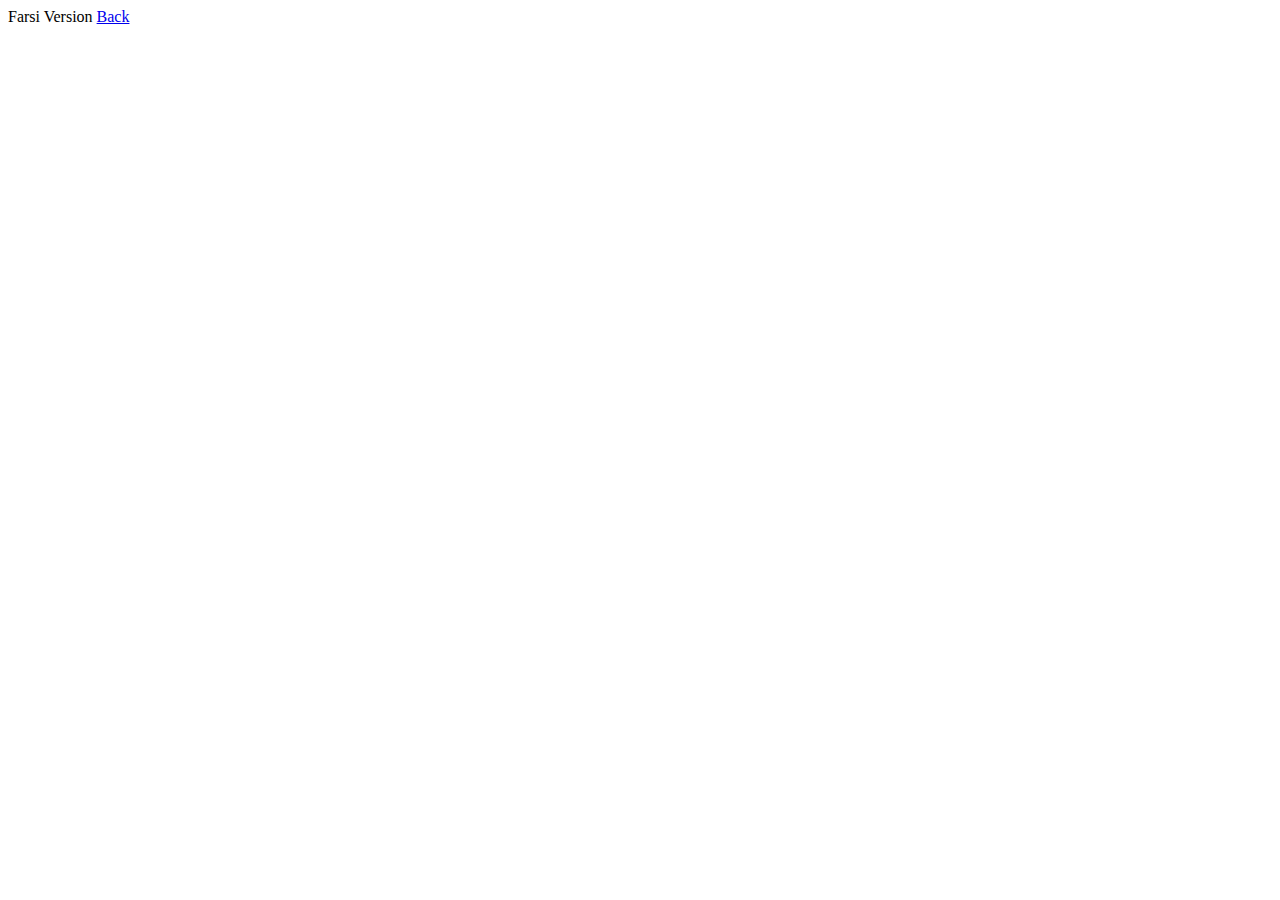
==== html/fa.html @ 94b561ba "build: add farsi version HTML file" ====
<!DOCTYPE html>
<html lang="en">
  <head>
    <meta charset="UTF-8" />
    <meta http-equiv="X-UA-Compatible" content="IE=edge" />
    <meta name="viewport" content="width=device-width, initial-scale=1.0" />
    <title>Zari Taghavi - FA</title>
    <link rel="shortcut icon" href="Favicon.ico" type="image/x-icon" />
  </head>
  <body>
    Farsi Version
    <a href="index.html">Back</a>
  </body>
</html>
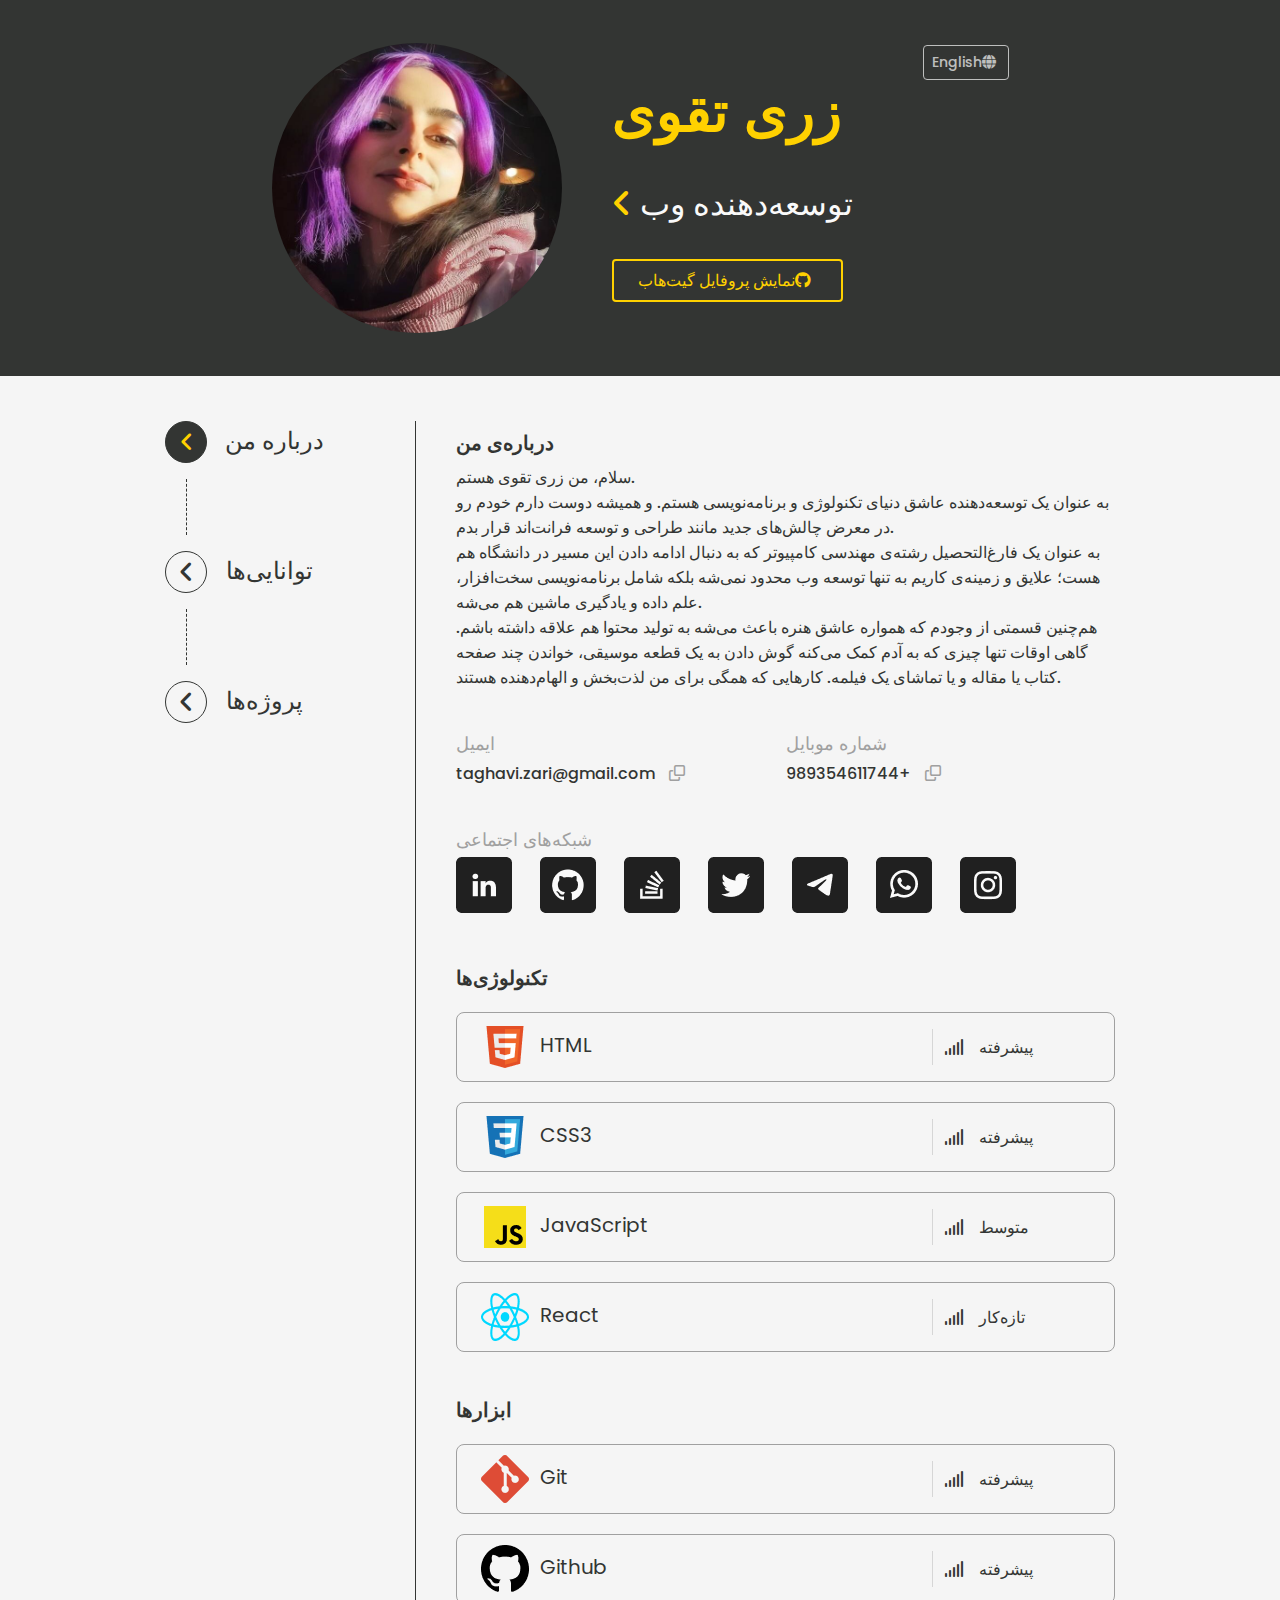
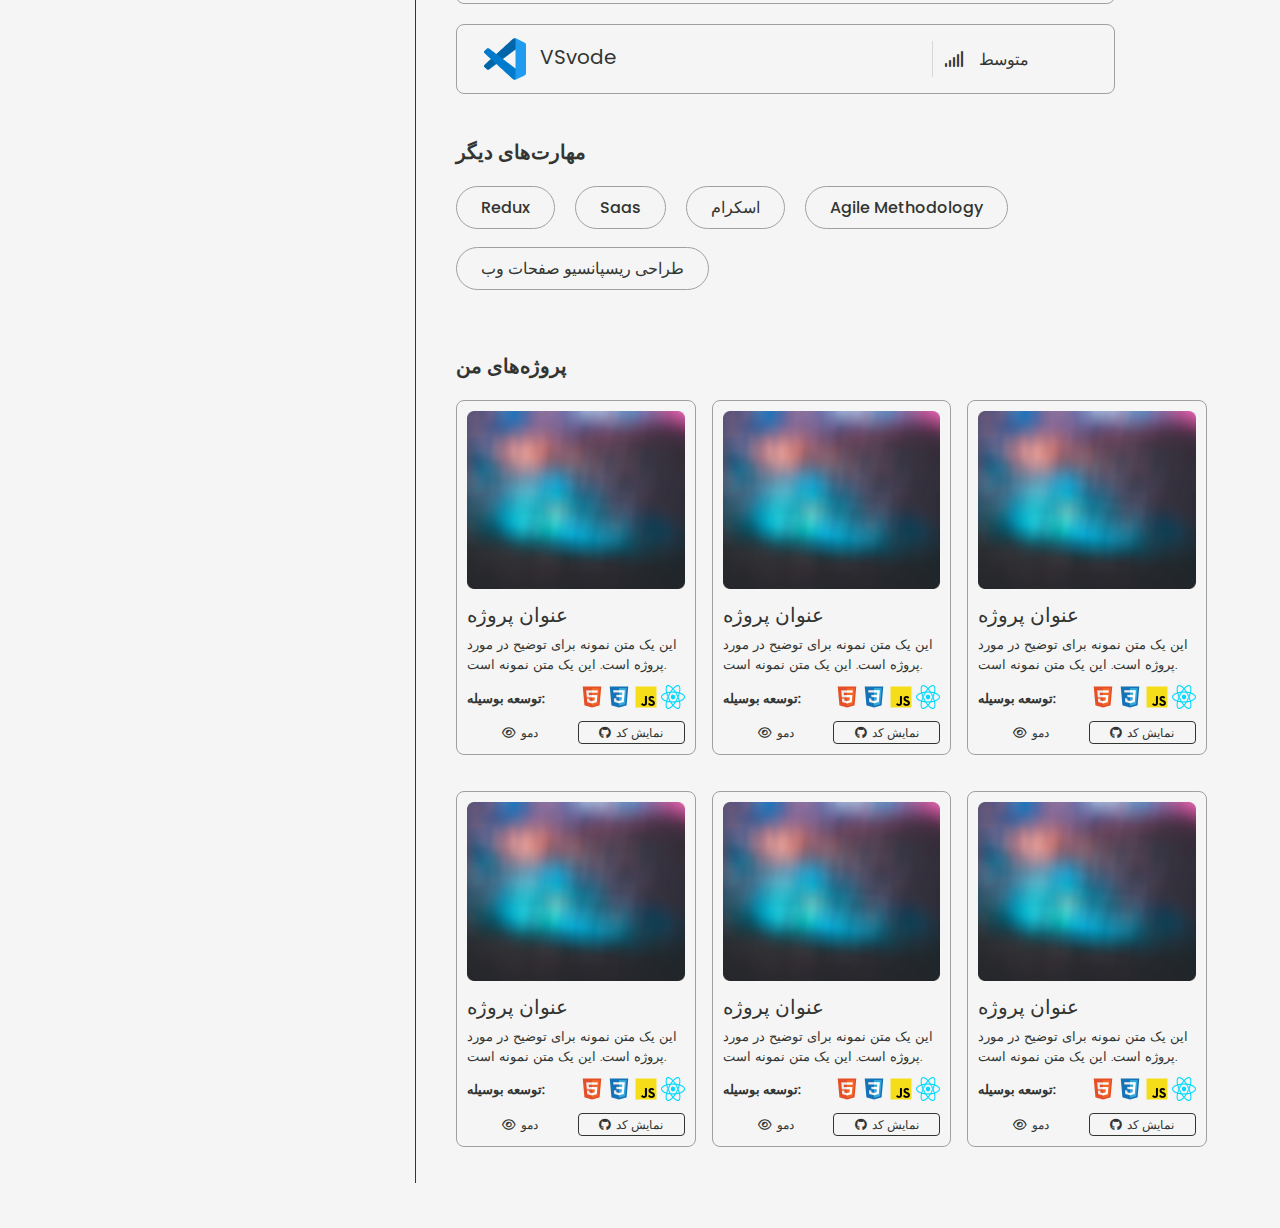
==== commit 0d855aab: "build: add the content of farsi version of all sections" ====
--- a/html/fa.html
+++ b/html/fa.html
@@ -6,9 +6,364 @@
     <meta name="viewport" content="width=device-width, initial-scale=1.0" />
     <title>Zari Taghavi - FA</title>
     <link rel="shortcut icon" href="Favicon.ico" type="image/x-icon" />
+    <link rel="stylesheet" href="assets/css/style.css" />
+    <link rel="stylesheet" href="assets/css/all.min.css" />
   </head>
   <body>
-    Farsi Version
-    <a href="index.html">Back</a>
+    <!-- HEADER -->
+    <header class="header">
+      <img
+        src="assets/ZT_Avatar.png"
+        alt="Zari Taghavi"
+        width="400"
+        height="400"
+      />
+      <div class="title">
+        <h1>زری تقوی</h1>
+        <h2 class="position">
+          <i class="fa-solid fa-angle-left"></i>
+          توسعه‌دهنده وب
+        </h2>
+        <a
+          class="button"
+          href="https://github.com/ZariTaghavi"
+          target="Zari's Github"
+          >نمایش پروفایل گیت‌هاب<i class="fa-brands fa-github"></i
+        ></a>
+      </div>
+      <a class="lang" href="index.html">
+        English<i class="fa-solid fa-globe"></i
+      ></a>
+    </header>
+    <div class="content">
+      <!-- Navigation Bar -->
+      <nav>
+        <ul>
+          <li class="active">
+            <span class="marker">
+              <i class="fa-solid fa-angle-left"></i>
+            </span>
+            درباره من
+          </li>
+          <li>
+            <span class="marker">
+              <i class="fa-solid fa-angle-left"></i>
+            </span>
+            توانایی‌ها
+          </li>
+          <li>
+            <span class="marker">
+              <i class="fa-solid fa-angle-left"></i>
+            </span>
+            پروژه‌ها
+          </li>
+        </ul>
+      </nav>
+      <div class="sections">
+        <!-- "About Me" Section -->
+        <section>
+          <h4>درباره‌ی من</h4>
+          <p>
+           سلام، من زری تقوی هستم.
+            <br />
+            به عنوان یک توسعه‌دهنده عاشق دنیای تکنولوژی و برنامه‌نویسی هستم. و همیشه دوست دارم خودم رو در معرض چالش‌های جدید مانند طراحی و توسعه فرانت‌اند قرار بدم.
+            <br />
+            به عنوان یک فارغ‌التحصیل رشته‌ی مهندسی کامپیوتر که به دنبال ادامه دادن این مسیر در دانشگاه هم هست؛ علایق و زمینه‌ی کاریم به تنها توسعه وب محدود نمی‌شه بلکه شامل برنامه‌نویسی سخت‌افزار، علم داده و یادگیری ماشین هم می‌شه.
+            <br />
+            هم‌چنین قسمتی از وجودم که همواره عاشق هنره باعث می‌شه به تولید محتوا هم علاقه داشته باشم. گاهی اوقات تنها چیزی که به آدم کمک می‌کنه گوش دادن به یک قطعه موسیقی، خواندن چند صفحه کتاب یا مقاله و یا تماشای یک فیلمه. کارهایی که همگی برای من لذت‌بخش و الهام‌دهنده هستند.
+          </p>
+          <div class="contact">
+            <div>
+              <h5>ایمیل</h5>
+              <p>
+                taghavi.zari@gmail.com
+                <i class="fa-regular fa-clone"></i>
+              </p>
+            </div>
+            <div>
+              <h5>شماره موبایل</h5>
+              <p>
+                989354611744+
+                <i class="fa-regular fa-clone"></i>
+              </p>
+            </div>
+          </div>
+          <h5>شبکه‌های اجتماعی</h5>
+          <ul class="socials">
+            <li>
+              <a href="https://www.linkedin.com/in/zaritaghavi/" target="_blank"
+                ><span class="linkedin"></span
+              ></a>
+            </li>
+            <li>
+              <a href="https://github.com/ZariTaghavi" target="_blank"
+                ><span class="github"></span
+              ></a>
+            </li>
+            <li>
+              <a
+                href="https://stackoverflow.com/users/19862467/zari-taghavi"
+                target="_blank"
+                ><span class="stackoverflow"></span
+              ></a>
+            </li>
+            <li>
+              <a href="#" target="_blank"><span class="twitter"></span></a>
+            </li>
+            <li>
+              <a href="https://t.me/Zari_Taghavi" target="_blank"
+                ><span class="telegram"></span
+              ></a>
+            </li>
+            <li>
+              <a href="https://wa.me/989354611744" target="_blank"
+                ><span class="whatsapp"></span
+              ></a>
+            </li>
+            <li>
+              <a href="https://www.instagram.com/zarintaghavi/" target="_blank"
+                ><span class="instagram"></span
+              ></a>
+            </li>
+          </ul>
+        </section>
+        <!-- "MY Skills" Section -->
+        <section class="my-skills">
+          <h4>تکنولوژی‌ها</h4>
+          <ul class="skills">
+            <li>
+              <span class="title">
+                <img src="assets/icons/html.png" alt="html" />
+                HTML
+              </span>
+              <span class="level">
+                <i class="fa-solid fa-signal"></i>
+                پیشرفته
+              </span>
+            </li>
+            <li>
+              <span class="title">
+                <img src="assets/icons/css.png" alt="css3" />
+                CSS3
+              </span>
+              <span class="level">
+                <i class="fa-solid fa-signal"></i>
+                پیشرفته
+              </span>
+            </li>
+            <li>
+              <span class="title">
+                <img src="assets/icons/js.png" alt="javascript" />
+                JavaScript
+              </span>
+              <span class="level">
+                <i class="fa-solid fa-signal"></i>
+                متوسط
+              </span>
+            </li>
+            <li>
+              <span class="title">
+                <img src="assets/icons/react.png" alt="react" />
+                React
+              </span>
+              <span class="level">
+                <i class="fa-solid fa-signal"></i>
+                تازه‌کار
+              </span>
+            </li>
+          </ul>
+          <h4>ابزارها</h4>
+          <ul class="skills">
+            <li>
+              <span class="title">
+                <img src="assets/icons/git.png" alt="git" />
+                Git
+              </span>
+              <span class="level">
+                <i class="fa-solid fa-signal"></i>
+                پیشرفته
+              </span>
+            </li>
+            <li>
+              <span class="title">
+                <img src="assets/icons/github.png" alt="github" />
+                Github
+              </span>
+              <span class="level">
+                <i class="fa-solid fa-signal"></i>
+                پیشرفته
+              </span>
+            </li>
+            <li>
+              <span class="title">
+                <img src="assets/icons/vscode.png" alt="vscode" />
+                VSvode
+              </span>
+              <span class="level">
+                <i class="fa-solid fa-signal"></i>
+                متوسط
+              </span>
+            </li>
+          </ul>
+          <h4>مهارت‌های دیگر</h4>
+          <ul class="other-skills">
+            <li>Redux</li>
+            <li>Saas</li>
+            <li>اسکرام</li>
+            <li>Agile Methodology</li>
+            <li>طراحی ریسپانسیو صفحات وب</li>
+          </ul>
+        </section>
+        <!-- "MY Projects" Section -->
+        <section class="my-projects">
+          <h4>پروژه‌های من</h4>
+          <div class="projects">
+            <div class="project">
+              <img src="assets/icons/placeholder.png" alt="Project1" />
+              <h6>عنوان پروژه</h6>
+              <p>
+                این یک متن نمونه برای توضیح در مورد پروژه است. این یک متن نمونه است.
+              </p>
+              <div class="tech-used">
+                توسعه بوسیله:
+                <ul>
+                  <li><img src="assets/icons/html.png" alt="html" /></li>
+                  <li><img src="assets/icons/css.png" alt="css3" /></li>
+                  <li><img src="assets/icons/js.png" alt="javascript" /></li>
+                  <li><img src="assets/icons/react.png" alt="react" /></li>
+                </ul>
+              </div>
+              <div class="project-links">
+                <a href="#" target="_blank"
+                  ><i class="fa-regular fa-eye"></i>دمو</a
+                >
+                <a href="#" target="_blank"
+                  ><i class="fa-brands fa-github"></i>نمایش کد</a
+                >
+              </div>
+            </div>
+            <div class="project">
+              <img src="assets/icons/placeholder.png" alt="Project1" />
+              <h6>عنوان پروژه</h6>
+              <p>
+                این یک متن نمونه برای توضیح در مورد پروژه است. این یک متن نمونه است.
+              </p>
+              <div class="tech-used">
+                توسعه بوسیله:
+                <ul>
+                  <li><img src="assets/icons/html.png" alt="html" /></li>
+                  <li><img src="assets/icons/css.png" alt="css3" /></li>
+                  <li><img src="assets/icons/js.png" alt="javascript" /></li>
+                  <li><img src="assets/icons/react.png" alt="react" /></li>
+                </ul>
+              </div>
+              <div class="project-links">
+                <a href="#" target="_blank"
+                  ><i class="fa-regular fa-eye"></i>دمو</a
+                >
+                <a href="#" target="_blank"
+                  ><i class="fa-brands fa-github"></i>نمایش کد</a
+                >
+              </div>
+            </div>
+            <div class="project">
+              <img src="assets/icons/placeholder.png" alt="Project1" />
+              <h6>عنوان پروژه</h6>
+              <p>
+                این یک متن نمونه برای توضیح در مورد پروژه است. این یک متن نمونه است.
+              </p>
+              <div class="tech-used">
+                توسعه بوسیله:
+                <ul>
+                  <li><img src="assets/icons/html.png" alt="html" /></li>
+                  <li><img src="assets/icons/css.png" alt="css3" /></li>
+                  <li><img src="assets/icons/js.png" alt="javascript" /></li>
+                  <li><img src="assets/icons/react.png" alt="react" /></li>
+                </ul>
+              </div>
+              <div class="project-links">
+                <a href="#" target="_blank"
+                  ><i class="fa-regular fa-eye"></i>دمو</a
+                >
+                <a href="#" target="_blank"
+                  ><i class="fa-brands fa-github"></i>نمایش کد</a
+                >
+              </div>
+            </div>
+            <div class="project">
+              <img src="assets/icons/placeholder.png" alt="Project1" />
+              <h6>عنوان پروژه</h6>
+              <p>
+                این یک متن نمونه برای توضیح در مورد پروژه است. این یک متن نمونه است.
+              </p>
+              <div class="tech-used">
+                توسعه بوسیله:
+                <ul>
+                  <li><img src="assets/icons/html.png" alt="html" /></li>
+                  <li><img src="assets/icons/css.png" alt="css3" /></li>
+                  <li><img src="assets/icons/js.png" alt="javascript" /></li>
+                  <li><img src="assets/icons/react.png" alt="react" /></li>
+                </ul>
+              </div>
+              <div class="project-links">
+                <a href="#" target="_blank"
+                  ><i class="fa-regular fa-eye"></i>دمو</a
+                >
+                <a href="#" target="_blank"
+                  ><i class="fa-brands fa-github"></i>نمایش کد</a
+                >
+              </div>
+            </div>
+            <div class="project">
+              <img src="assets/icons/placeholder.png" alt="Project1" />
+              <h6>عنوان پروژه</h6>
+              <p>
+                این یک متن نمونه برای توضیح در مورد پروژه است. این یک متن نمونه است.
+              </p>
+              <div class="tech-used">
+                توسعه بوسیله:
+                <ul>
+                  <li><img src="assets/icons/html.png" alt="html" /></li>
+                  <li><img src="assets/icons/css.png" alt="css3" /></li>
+                  <li><img src="assets/icons/js.png" alt="javascript" /></li>
+                  <li><img src="assets/icons/react.png" alt="react" /></li>
+                </ul>
+              </div>
+              <div class="project-links">
+                <a href="#" target="_blank"
+                  ><i class="fa-regular fa-eye"></i>دمو</a
+                >
+                <a href="#" target="_blank"
+                  ><i class="fa-brands fa-github"></i>نمایش کد</a
+                >
+              </div>
+            </div>
+            <div class="project">
+              <img src="assets/icons/placeholder.png" alt="Project1" />
+              <h6>عنوان پروژه</h6>
+              <p>
+                این یک متن نمونه برای توضیح در مورد پروژه است. این یک متن نمونه است.
+              </p>
+              <div class="tech-used">
+                توسعه بوسیله:
+                <ul>
+                  <li><img src="assets/icons/html.png" alt="html" /></li>
+                  <li><img src="assets/icons/css.png" alt="css3" /></li>
+                  <li><img src="assets/icons/js.png" alt="javascript" /></li>
+                  <li><img src="assets/icons/react.png" alt="react" /></li>
+                </ul>
+              </div>
+              <div class="project-links">
+                <a href="#" target="_blank"
+                  ><i class="fa-regular fa-eye"></i>دمو</a
+                >
+                <a href="#" target="_blank"
+                  ><i class="fa-brands fa-github"></i>نمایش کد</a
+                >
+              </div>
+            </div>
+          </div>
+        </section>
+      </div>
   </body>
 </html>
--- a/html/assets/css/style.css
+++ b/html/assets/css/style.css
@@ -0,0 +1,417 @@
+@font-face {
+  font-family: "Poppins";
+  src: url("/html/assets/fonts/Poppins-Light.woff") format("woff"),
+    url("/html/assets/fonts/Poppins-Light.ttf") format("ttf");
+  font-weight: 300;
+}
+@font-face {
+  font-family: "Poppins";
+  src: url("/html/assets/fonts/Poppins-Medium.woff") format("woff"),
+    url("/html/assets/fonts/Poppins-Medium.ttf") format("ttf");
+  font-weight: 400;
+}
+@font-face {
+  font-family: "Poppins";
+  src: url("/html/assets/fonts/Poppins-Regular.woff") format("woff"),
+    url("/html/assets/fonts/Poppins-Regular.ttf") format("ttf");
+  font-weight: 500;
+}
+
+* {
+  font-family: "Poppins", sans-serif;
+  box-sizing: border-box;
+  transition: all 200ms ease-in-out;
+}
+
+body {
+  color: #333533;
+  background-color: #f5f5f5;
+  margin: 0;
+}
+
+a {
+  text-decoration: none;
+}
+
+h2 {
+  font-weight: 400;
+}
+
+h4 {
+  font-size: 20px;
+  font-weight: 600;
+  line-height: 1;
+  margin: 12px 0;
+}
+
+h5 {
+  color: #a0a0a0;
+  font-size: 18px;
+  font-weight: 500;
+  line-height: 1;
+  margin: 0 0 8px;
+}
+
+p {
+  margin: 0;
+}
+
+ul {
+  list-style: none;
+  padding: 0;
+  margin: 0;
+}
+
+.header {
+  background-color: #333533;
+  height: 376px;
+  display: flex;
+  justify-content: center;
+  align-items: center;
+  padding: 45px 0;
+}
+
+.header .title {
+  margin: 0 70px 0 50px;
+}
+
+.header .title h1 {
+  color: #ffd100;
+  font-size: 56px;
+  margin: 0;
+  line-height: 1;
+}
+
+.header .position {
+  color: #fafafa;
+  font-size: 32px;
+  margin: 40px 0;
+}
+
+.header .position i {
+  color: #ffd100;
+}
+
+.button {
+  color: #ffd100;
+  border: 2px solid #ffd100;
+  border-radius: 4px;
+  padding: 8px 24px;
+}
+
+.button i {
+  color: #ffd100;
+  margin-right: 6px;
+}
+
+.button:hover,
+.button:hover i {
+  color: #333533;
+  background-color: #ffd100;
+}
+
+.lang {
+  color: #fafafa;
+  border: 1px solid #fafafa;
+  border-radius: 4px;
+  padding: 6px 8px;
+  font-size: 14px;
+  opacity: 0.7;
+  align-self: flex-start;
+}
+
+.lang i {
+  color: #fafafa;
+  margin-right: 4px;
+}
+
+.lang:hover,
+.lang:hover i {
+  opacity: 1;
+}
+
+.header img {
+  width: 290px;
+  height: 290px;
+  border-radius: 50%;
+}
+
+.content {
+  display: flex;
+  justify-content: center;
+  padding: 45px 0;
+}
+
+nav {
+  width: 250px;
+  font-size: 24px;
+  font-weight: 300;
+}
+
+nav ul li {
+  cursor: pointer;
+}
+
+nav li.active {
+  font-weight: 500;
+}
+
+nav ul li .marker {
+  display: inline-block;
+  width: 42px;
+  height: 42px;
+  line-height: 42px;
+  border: 1px solid #333533;
+  border-radius: 50%;
+  text-align: center;
+  vertical-align: middle;
+  margin-right: 12px;
+}
+
+nav ul li.active .marker,
+nav ul li:hover .marker {
+  background-color: #333533;
+  color: #ffd100;
+  font-size: 22px;
+}
+
+nav ul li:not(:last-child)::after {
+  content: "";
+  display: block;
+  height: 56px;
+  border-left: 1px dashed #333533;
+  margin: 16px 0 16px 21px;
+}
+
+.sections {
+  width: 700px;
+  border-left: 1px solid #333533;
+  padding-left: 40px;
+}
+
+.sections section:last-child {
+  width: 870px;
+}
+
+.contact {
+  display: flex;
+  margin: 45px 0 45px;
+}
+
+.contact div {
+  width: 50%;
+}
+
+.contact p i {
+  margin-left: 10px;
+  font-size: 16px;
+  color: #a0a0a0;
+  cursor: pointer;
+}
+
+.contact p i:hover {
+  color: #333533;
+}
+
+.socials li {
+  display: inline-block;
+  margin-right: 24px;
+}
+
+.socials li span {
+  display: inline-block;
+  width: 56px;
+  height: 56px;
+}
+
+.socials li span.linkedin {
+  background-image: url("/html/assets/icons/social/linkedin.png");
+}
+
+.socials li:hover span.linkedin {
+  background-image: url("/html/assets/icons/social/linkedin-hover.png");
+}
+
+.socials li span.github {
+  background-image: url("/html/assets/icons/social/github.png");
+}
+
+.socials li:hover span.github {
+  background-image: url("/html/assets/icons/social/github-hover.png");
+}
+
+.socials li span.stackoverflow {
+  background-image: url("/html/assets/icons/social/stackoverflow.png");
+}
+
+.socials li:hover span.stackoverflow {
+  background-image: url("/html/assets/icons/social/stackoverflow-hover.png");
+}
+
+.socials li span.twitter {
+  background-image: url("/html/assets/icons/social/twitter.png");
+}
+
+.socials li:hover span.twitter {
+  background-image: url("/html/assets/icons/social/twitter-hover.png");
+}
+
+.socials li span.telegram {
+  background-image: url("/html/assets/icons/social/telegram.png");
+}
+
+.socials li:hover span.telegram {
+  background-image: url("/html/assets/icons/social/telegram-hover.png");
+}
+
+.socials li span.whatsapp {
+  background-image: url("/html/assets/icons/social/whatsapp.png");
+}
+
+.socials li:hover span.whatsapp {
+  background-image: url("/html/assets/icons/social/whatsapp-hover.png");
+}
+
+.socials li span.instagram {
+  background-image: url("/html/assets/icons/social/instagram.png");
+}
+
+.socials li:hover span.instagram {
+  background-image: url("/html/assets/icons/social/instagram-hover.png");
+}
+
+.skills li {
+  display: flex;
+  justify-content: space-between;
+  align-items: center;
+  border: 1px solid #a0a0a0;
+  border-radius: 8px;
+  margin-bottom: 20px;
+  padding: 10px 24px;
+}
+
+.skills .title {
+  font-size: 20px;
+  font-weight: 500;
+}
+
+.skills .title img {
+  vertical-align: middle;
+  margin-right: 6px;
+}
+
+.skills .level {
+  font-weight: 300;
+  width: 26%;
+}
+
+.skills .level i {
+  padding: 10px 12px;
+  border-left: 1px solid #d6d6d6;
+}
+
+.other-skills li {
+  display: inline-block;
+  padding: 8px 24px;
+  border: 1px solid #a0a0a0;
+  border-radius: 24px;
+  margin: 0 16px 18px 0;
+}
+
+.my-skills h4,
+.my-projects h4 {
+  margin-top: 48px;
+  margin-bottom: 24px;
+}
+
+.project {
+  display: flex;
+  flex-direction: column;
+  border: 1px solid #a0a0a0;
+  border-radius: 8px;
+  padding: 10px;
+  width: 25%;
+  box-sizing: content-box;
+}
+
+.project h6 {
+  font-size: 20px;
+  line-height: 20px;
+  font-weight: 500;
+  margin: 16px 0 0;
+}
+
+.project p {
+  font-size: 13px;
+  line-height: 20px;
+  font-weight: 300;
+  margin: 10px 0;
+}
+
+.tech-used {
+  display: flex;
+  justify-content: space-between;
+  align-items: center;
+  font-size: 13px;
+  line-height: 13px;
+  font-weight: 600;
+  margin-bottom: 10px;
+}
+
+.tech-used ul li {
+  display: inline-block;
+}
+
+.tech-used ul li img {
+  width: 24px;
+}
+
+.project-links {
+  display: flex;
+  justify-content: space-evenly;
+  align-items: center;
+}
+
+.project-links a {
+  color: #333533;
+  font-size: 12px;
+  font-weight: 500;
+  line-height: 13px;
+  width: 50%;
+  padding: 4px 8px;
+  text-align: center;
+}
+
+.project-links a i {
+  margin-right: 5px;
+}
+
+.project-links a:first-child {
+  border: 1px solid transparent;
+  border-radius: 4px;
+  margin-right: 4px;
+}
+
+.project-links a:last-child,
+.project-links a:first-child:hover {
+  border: 1px solid #333533;
+  border-radius: 4px;
+}
+
+.project-links a:last-child:hover {
+  color: #f5f5f5;
+  background-color: #333533;
+}
+
+.projects {
+  display: flex;
+  flex-wrap: wrap;
+}
+
+.project {
+  margin-bottom: 36px;
+}
+
+.project:not(:last-child) {
+  margin-right: 16px;
+}
--- a/html/assets/css/all.min.css
+++ b/html/assets/css/all.min.css
@@ -0,0 +1,6 @@
+/*!
+ * Font Awesome Free 6.2.0 by @fontawesome - https://fontawesome.com
+ * License - https://fontawesome.com/license/free (Icons: CC BY 4.0, Fonts: SIL OFL 1.1, Code: MIT License)
+ * Copyright 2022 Fonticons, Inc.
+ */
+.fa{font-family:var(--fa-style-family,"Font Awesome 6 Free");font-weight:var(--fa-style,900)}.fa,.fa-brands,.fa-classic,.fa-regular,.fa-sharp,.fa-solid,.fab,.far,.fas{-moz-osx-font-smoothing:grayscale;-webkit-font-smoothing:antialiased;display:var(--fa-display,inline-block);font-style:normal;font-variant:normal;line-height:1;text-rendering:auto}.fa-classic,.fa-regular,.fa-solid,.far,.fas{font-family:"Font Awesome 6 Free"}.fa-brands,.fab{font-family:"Font Awesome 6 Brands"}.fa-1x{font-size:1em}.fa-2x{font-size:2em}.fa-3x{font-size:3em}.fa-4x{font-size:4em}.fa-5x{font-size:5em}.fa-6x{font-size:6em}.fa-7x{font-size:7em}.fa-8x{font-size:8em}.fa-9x{font-size:9em}.fa-10x{font-size:10em}.fa-2xs{font-size:.625em;line-height:.1em;vertical-align:.225em}.fa-xs{font-size:.75em;line-height:.08333em;vertical-align:.125em}.fa-sm{font-size:.875em;line-height:.07143em;vertical-align:.05357em}.fa-lg{font-size:1.25em;line-height:.05em;vertical-align:-.075em}.fa-xl{font-size:1.5em;line-height:.04167em;vertical-align:-.125em}.fa-2xl{font-size:2em;line-height:.03125em;vertical-align:-.1875em}.fa-fw{text-align:center;width:1.25em}.fa-ul{list-style-type:none;margin-left:var(--fa-li-margin,2.5em);padding-left:0}.fa-ul>li{position:relative}.fa-li{left:calc(var(--fa-li-width, 2em)*-1);position:absolute;text-align:center;width:var(--fa-li-width,2em);line-height:inherit}.fa-border{border-radius:var(--fa-border-radius,.1em);border:var(--fa-border-width,.08em) var(--fa-border-style,solid) var(--fa-border-color,#eee);padding:var(--fa-border-padding,.2em .25em .15em)}.fa-pull-left{float:left;margin-right:var(--fa-pull-margin,.3em)}.fa-pull-right{float:right;margin-left:var(--fa-pull-margin,.3em)}.fa-beat{-webkit-animation-name:fa-beat;animation-name:fa-beat;-webkit-animation-delay:var(--fa-animation-delay,0s);animation-delay:var(--fa-animation-delay,0s);-webkit-animation-direction:var(--fa-animation-direction,normal);animation-direction:var(--fa-animation-direction,normal);-webkit-animation-duration:var(--fa-animation-duration,1s);animation-duration:var(--fa-animation-duration,1s);-webkit-animation-iteration-count:var(--fa-animation-iteration-count,infinite);animation-iteration-count:var(--fa-animation-iteration-count,infinite);-webkit-animation-timing-function:var(--fa-animation-timing,ease-in-out);animation-timing-function:var(--fa-animation-timing,ease-in-out)}.fa-bounce{-webkit-animation-name:fa-bounce;animation-name:fa-bounce;-webkit-animation-delay:var(--fa-animation-delay,0s);animation-delay:var(--fa-animation-delay,0s);-webkit-animation-direction:var(--fa-animation-direction,normal);animation-direction:var(--fa-animation-direction,normal);-webkit-animation-duration:var(--fa-animation-duration,1s);animation-duration:var(--fa-animation-duration,1s);-webkit-animation-iteration-count:var(--fa-animation-iteration-count,infinite);animation-iteration-count:var(--fa-animation-iteration-count,infinite);-webkit-animation-timing-function:var(--fa-animation-timing,cubic-bezier(.28,.84,.42,1));animation-timing-function:var(--fa-animation-timing,cubic-bezier(.28,.84,.42,1))}.fa-fade{-webkit-animation-name:fa-fade;animation-name:fa-fade;-webkit-animation-iteration-count:var(--fa-animation-iteration-count,infinite);animation-iteration-count:var(--fa-animation-iteration-count,infinite);-webkit-animation-timing-function:var(--fa-animation-timing,cubic-bezier(.4,0,.6,1));animation-timing-function:var(--fa-animation-timing,cubic-bezier(.4,0,.6,1))}.fa-beat-fade,.fa-fade{-webkit-animation-delay:var(--fa-animation-delay,0s);animation-delay:var(--fa-animation-delay,0s);-webkit-animation-direction:var(--fa-animation-direction,normal);animation-direction:var(--fa-animation-direction,normal);-webkit-animation-duration:var(--fa-animation-duration,1s);animation-duration:var(--fa-animation-duration,1s)}.fa-beat-fade{-webkit-animation-name:fa-beat-fade;animation-name:fa-beat-fade;-webkit-animation-iteration-count:var(--fa-animation-iteration-count,infinite);animation-iteration-count:var(--fa-animation-iteration-count,infinite);-webkit-animation-timing-function:var(--fa-animation-timing,cubic-bezier(.4,0,.6,1));animation-timing-function:var(--fa-animation-timing,cubic-bezier(.4,0,.6,1))}.fa-flip{-webkit-animation-name:fa-flip;animation-name:fa-flip;-webkit-animation-delay:var(--fa-animation-delay,0s);animation-delay:var(--fa-animation-delay,0s);-webkit-animation-direction:var(--fa-animation-direction,normal);animation-direction:var(--fa-animation-direction,normal);-webkit-animation-duration:var(--fa-animation-duration,1s);animation-duration:var(--fa-animation-duration,1s);-webkit-animation-iteration-count:var(--fa-animation-iteration-count,infinite);animation-iteration-count:var(--fa-animation-iteration-count,infinite);-webkit-animation-timing-function:var(--fa-animation-timing,ease-in-out);animation-timing-function:var(--fa-animation-timing,ease-in-out)}.fa-shake{-webkit-animation-name:fa-shake;animation-name:fa-shake;-webkit-animation-duration:var(--fa-animation-duration,1s);animation-duration:var(--fa-animation-duration,1s);-webkit-animation-iteration-count:var(--fa-animation-iteration-count,infinite);animation-iteration-count:var(--fa-animation-iteration-count,infinite);-webkit-animation-timing-function:var(--fa-animation-timing,linear);animation-timing-function:var(--fa-animation-timing,linear)}.fa-shake,.fa-spin{-webkit-animation-delay:var(--fa-animation-delay,0s);animation-delay:var(--fa-animation-delay,0s);-webkit-animation-direction:var(--fa-animation-direction,normal);animation-direction:var(--fa-animation-direction,normal)}.fa-spin{-webkit-animation-name:fa-spin;animation-name:fa-spin;-webkit-animation-duration:var(--fa-animation-duration,2s);animation-duration:var(--fa-animation-duration,2s);-webkit-animation-iteration-count:var(--fa-animation-iteration-count,infinite);animation-iteration-count:var(--fa-animation-iteration-count,infinite);-webkit-animation-timing-function:var(--fa-animation-timing,linear);animation-timing-function:var(--fa-animation-timing,linear)}.fa-spin-reverse{--fa-animation-direction:reverse}.fa-pulse,.fa-spin-pulse{-webkit-animation-name:fa-spin;animation-name:fa-spin;-webkit-animation-direction:var(--fa-animation-direction,normal);animation-direction:var(--fa-animation-direction,normal);-webkit-animation-duration:var(--fa-animation-duration,1s);animation-duration:var(--fa-animation-duration,1s);-webkit-animation-iteration-count:var(--fa-animation-iteration-count,infinite);animation-iteration-count:var(--fa-animation-iteration-count,infinite);-webkit-animation-timing-function:var(--fa-animation-timing,steps(8));animation-timing-function:var(--fa-animation-timing,steps(8))}@media (prefers-reduced-motion:reduce){.fa-beat,.fa-beat-fade,.fa-bounce,.fa-fade,.fa-flip,.fa-pulse,.fa-shake,.fa-spin,.fa-spin-pulse{-webkit-animation-delay:-1ms;animation-delay:-1ms;-webkit-animation-duration:1ms;animation-duration:1ms;-webkit-animation-iteration-count:1;animation-iteration-count:1;transition-delay:0s;transition-duration:0s}}@-webkit-keyframes fa-beat{0%,90%{-webkit-transform:scale(1);transform:scale(1)}45%{-webkit-transform:scale(var(--fa-beat-scale,1.25));transform:scale(var(--fa-beat-scale,1.25))}}@keyframes fa-beat{0%,90%{-webkit-transform:scale(1);transform:scale(1)}45%{-webkit-transform:scale(var(--fa-beat-scale,1.25));transform:scale(var(--fa-beat-scale,1.25))}}@-webkit-keyframes fa-bounce{0%{-webkit-transform:scale(1) translateY(0);transform:scale(1) translateY(0)}10%{-webkit-transform:scale(var(--fa-bounce-start-scale-x,1.1),var(--fa-bounce-start-scale-y,.9)) translateY(0);transform:scale(var(--fa-bounce-start-scale-x,1.1),var(--fa-bounce-start-scale-y,.9)) translateY(0)}30%{-webkit-transform:scale(var(--fa-bounce-jump-scale-x,.9),var(--fa-bounce-jump-scale-y,1.1)) translateY(var(--fa-bounce-height,-.5em));transform:scale(var(--fa-bounce-jump-scale-x,.9),var(--fa-bounce-jump-scale-y,1.1)) translateY(var(--fa-bounce-height,-.5em))}50%{-webkit-transform:scale(var(--fa-bounce-land-scale-x,1.05),var(--fa-bounce-land-scale-y,.95)) translateY(0);transform:scale(var(--fa-bounce-land-scale-x,1.05),var(--fa-bounce-land-scale-y,.95)) translateY(0)}57%{-webkit-transform:scale(1) translateY(var(--fa-bounce-rebound,-.125em));transform:scale(1) translateY(var(--fa-bounce-rebound,-.125em))}64%{-webkit-transform:scale(1) translateY(0);transform:scale(1) translateY(0)}to{-webkit-transform:scale(1) translateY(0);transform:scale(1) translateY(0)}}@keyframes fa-bounce{0%{-webkit-transform:scale(1) translateY(0);transform:scale(1) translateY(0)}10%{-webkit-transform:scale(var(--fa-bounce-start-scale-x,1.1),var(--fa-bounce-start-scale-y,.9)) translateY(0);transform:scale(var(--fa-bounce-start-scale-x,1.1),var(--fa-bounce-start-scale-y,.9)) translateY(0)}30%{-webkit-transform:scale(var(--fa-bounce-jump-scale-x,.9),var(--fa-bounce-jump-scale-y,1.1)) translateY(var(--fa-bounce-height,-.5em));transform:scale(var(--fa-bounce-jump-scale-x,.9),var(--fa-bounce-jump-scale-y,1.1)) translateY(var(--fa-bounce-height,-.5em))}50%{-webkit-transform:scale(var(--fa-bounce-land-scale-x,1.05),var(--fa-bounce-land-scale-y,.95)) translateY(0);transform:scale(var(--fa-bounce-land-scale-x,1.05),var(--fa-bounce-land-scale-y,.95)) translateY(0)}57%{-webkit-transform:scale(1) translateY(var(--fa-bounce-rebound,-.125em));transform:scale(1) translateY(var(--fa-bounce-rebound,-.125em))}64%{-webkit-transform:scale(1) translateY(0);transform:scale(1) translateY(0)}to{-webkit-transform:scale(1) translateY(0);transform:scale(1) translateY(0)}}@-webkit-keyframes fa-fade{50%{opacity:var(--fa-fade-opacity,.4)}}@keyframes fa-fade{50%{opacity:var(--fa-fade-opacity,.4)}}@-webkit-keyframes fa-beat-fade{0%,to{opacity:var(--fa-beat-fade-opacity,.4);-webkit-transform:scale(1);transform:scale(1)}50%{opacity:1;-webkit-transform:scale(var(--fa-beat-fade-scale,1.125));transform:scale(var(--fa-beat-fade-scale,1.125))}}@keyframes fa-beat-fade{0%,to{opacity:var(--fa-beat-fade-opacity,.4);-webkit-transform:scale(1);transform:scale(1)}50%{opacity:1;-webkit-transform:scale(var(--fa-beat-fade-scale,1.125));transform:scale(var(--fa-beat-fade-scale,1.125))}}@-webkit-keyframes fa-flip{50%{-webkit-transform:rotate3d(var(--fa-flip-x,0),var(--fa-flip-y,1),var(--fa-flip-z,0),var(--fa-flip-angle,-180deg));transform:rotate3d(var(--fa-flip-x,0),var(--fa-flip-y,1),var(--fa-flip-z,0),var(--fa-flip-angle,-180deg))}}@keyframes fa-flip{50%{-webkit-transform:rotate3d(var(--fa-flip-x,0),var(--fa-flip-y,1),var(--fa-flip-z,0),var(--fa-flip-angle,-180deg));transform:rotate3d(var(--fa-flip-x,0),var(--fa-flip-y,1),var(--fa-flip-z,0),var(--fa-flip-angle,-180deg))}}@-webkit-keyframes fa-shake{0%{-webkit-transform:rotate(-15deg);transform:rotate(-15deg)}4%{-webkit-transform:rotate(15deg);transform:rotate(15deg)}8%,24%{-webkit-transform:rotate(-18deg);transform:rotate(-18deg)}12%,28%{-webkit-transform:rotate(18deg);transform:rotate(18deg)}16%{-webkit-transform:rotate(-22deg);transform:rotate(-22deg)}20%{-webkit-transform:rotate(22deg);transform:rotate(22deg)}32%{-webkit-transform:rotate(-12deg);transform:rotate(-12deg)}36%{-webkit-transform:rotate(12deg);transform:rotate(12deg)}40%,to{-webkit-transform:rotate(0deg);transform:rotate(0deg)}}@keyframes fa-shake{0%{-webkit-transform:rotate(-15deg);transform:rotate(-15deg)}4%{-webkit-transform:rotate(15deg);transform:rotate(15deg)}8%,24%{-webkit-transform:rotate(-18deg);transform:rotate(-18deg)}12%,28%{-webkit-transform:rotate(18deg);transform:rotate(18deg)}16%{-webkit-transform:rotate(-22deg);transform:rotate(-22deg)}20%{-webkit-transform:rotate(22deg);transform:rotate(22deg)}32%{-webkit-transform:rotate(-12deg);transform:rotate(-12deg)}36%{-webkit-transform:rotate(12deg);transform:rotate(12deg)}40%,to{-webkit-transform:rotate(0deg);transform:rotate(0deg)}}@-webkit-keyframes fa-spin{0%{-webkit-transform:rotate(0deg);transform:rotate(0deg)}to{-webkit-transform:rotate(1turn);transform:rotate(1turn)}}@keyframes fa-spin{0%{-webkit-transform:rotate(0deg);transform:rotate(0deg)}to{-webkit-transform:rotate(1turn);transform:rotate(1turn)}}.fa-rotate-90{-webkit-transform:rotate(90deg);transform:rotate(90deg)}.fa-rotate-180{-webkit-transform:rotate(180deg);transform:rotate(180deg)}.fa-rotate-270{-webkit-transform:rotate(270deg);transform:rotate(270deg)}.fa-flip-horizontal{-webkit-transform:scaleX(-1);transform:scaleX(-1)}.fa-flip-vertical{-webkit-transform:scaleY(-1);transform:scaleY(-1)}.fa-flip-both,.fa-flip-horizontal.fa-flip-vertical{-webkit-transform:scale(-1);transform:scale(-1)}.fa-rotate-by{-webkit-transform:rotate(var(--fa-rotate-angle,none));transform:rotate(var(--fa-rotate-angle,none))}.fa-stack{display:inline-block;height:2em;line-height:2em;position:relative;vertical-align:middle;width:2.5em}.fa-stack-1x,.fa-stack-2x{left:0;position:absolute;text-align:center;width:100%;z-index:var(--fa-stack-z-index,auto)}.fa-stack-1x{line-height:inherit}.fa-stack-2x{font-size:2em}.fa-inverse{color:var(--fa-inverse,#fff)}.fa-0:before{content:"\30"}.fa-1:before{content:"\31"}.fa-2:before{content:"\32"}.fa-3:before{content:"\33"}.fa-4:before{content:"\34"}.fa-5:before{content:"\35"}.fa-6:before{content:"\36"}.fa-7:before{content:"\37"}.fa-8:before{content:"\38"}.fa-9:before{content:"\39"}.fa-fill-drip:before{content:"\f576"}.fa-arrows-to-circle:before{content:"\e4bd"}.fa-chevron-circle-right:before,.fa-circle-chevron-right:before{content:"\f138"}.fa-at:before{content:"\40"}.fa-trash-alt:before,.fa-trash-can:before{content:"\f2ed"}.fa-text-height:before{content:"\f034"}.fa-user-times:before,.fa-user-xmark:before{content:"\f235"}.fa-stethoscope:before{content:"\f0f1"}.fa-comment-alt:before,.fa-message:before{content:"\f27a"}.fa-info:before{content:"\f129"}.fa-compress-alt:before,.fa-down-left-and-up-right-to-center:before{content:"\f422"}.fa-explosion:before{content:"\e4e9"}.fa-file-alt:before,.fa-file-lines:before,.fa-file-text:before{content:"\f15c"}.fa-wave-square:before{content:"\f83e"}.fa-ring:before{content:"\f70b"}.fa-building-un:before{content:"\e4d9"}.fa-dice-three:before{content:"\f527"}.fa-calendar-alt:before,.fa-calendar-days:before{content:"\f073"}.fa-anchor-circle-check:before{content:"\e4aa"}.fa-building-circle-arrow-right:before{content:"\e4d1"}.fa-volleyball-ball:before,.fa-volleyball:before{content:"\f45f"}.fa-arrows-up-to-line:before{content:"\e4c2"}.fa-sort-desc:before,.fa-sort-down:before{content:"\f0dd"}.fa-circle-minus:before,.fa-minus-circle:before{content:"\f056"}.fa-door-open:before{content:"\f52b"}.fa-right-from-bracket:before,.fa-sign-out-alt:before{content:"\f2f5"}.fa-atom:before{content:"\f5d2"}.fa-soap:before{content:"\e06e"}.fa-heart-music-camera-bolt:before,.fa-icons:before{content:"\f86d"}.fa-microphone-alt-slash:before,.fa-microphone-lines-slash:before{content:"\f539"}.fa-bridge-circle-check:before{content:"\e4c9"}.fa-pump-medical:before{content:"\e06a"}.fa-fingerprint:before{content:"\f577"}.fa-hand-point-right:before{content:"\f0a4"}.fa-magnifying-glass-location:before,.fa-search-location:before{content:"\f689"}.fa-forward-step:before,.fa-step-forward:before{content:"\f051"}.fa-face-smile-beam:before,.fa-smile-beam:before{content:"\f5b8"}.fa-flag-checkered:before{content:"\f11e"}.fa-football-ball:before,.fa-football:before{content:"\f44e"}.fa-school-circle-exclamation:before{content:"\e56c"}.fa-crop:before{content:"\f125"}.fa-angle-double-down:before,.fa-angles-down:before{content:"\f103"}.fa-users-rectangle:before{content:"\e594"}.fa-people-roof:before{content:"\e537"}.fa-people-line:before{content:"\e534"}.fa-beer-mug-empty:before,.fa-beer:before{content:"\f0fc"}.fa-diagram-predecessor:before{content:"\e477"}.fa-arrow-up-long:before,.fa-long-arrow-up:before{content:"\f176"}.fa-burn:before,.fa-fire-flame-simple:before{content:"\f46a"}.fa-male:before,.fa-person:before{content:"\f183"}.fa-laptop:before{content:"\f109"}.fa-file-csv:before{content:"\f6dd"}.fa-menorah:before{content:"\f676"}.fa-truck-plane:before{content:"\e58f"}.fa-record-vinyl:before{content:"\f8d9"}.fa-face-grin-stars:before,.fa-grin-stars:before{content:"\f587"}.fa-bong:before{content:"\f55c"}.fa-pastafarianism:before,.fa-spaghetti-monster-flying:before{content:"\f67b"}.fa-arrow-down-up-across-line:before{content:"\e4af"}.fa-spoon:before,.fa-utensil-spoon:before{content:"\f2e5"}.fa-jar-wheat:before{content:"\e517"}.fa-envelopes-bulk:before,.fa-mail-bulk:before{content:"\f674"}.fa-file-circle-exclamation:before{content:"\e4eb"}.fa-circle-h:before,.fa-hospital-symbol:before{content:"\f47e"}.fa-pager:before{content:"\f815"}.fa-address-book:before,.fa-contact-book:before{content:"\f2b9"}.fa-strikethrough:before{content:"\f0cc"}.fa-k:before{content:"\4b"}.fa-landmark-flag:before{content:"\e51c"}.fa-pencil-alt:before,.fa-pencil:before{content:"\f303"}.fa-backward:before{content:"\f04a"}.fa-caret-right:before{content:"\f0da"}.fa-comments:before{content:"\f086"}.fa-file-clipboard:before,.fa-paste:before{content:"\f0ea"}.fa-code-pull-request:before{content:"\e13c"}.fa-clipboard-list:before{content:"\f46d"}.fa-truck-loading:before,.fa-truck-ramp-box:before{content:"\f4de"}.fa-user-check:before{content:"\f4fc"}.fa-vial-virus:before{content:"\e597"}.fa-sheet-plastic:before{content:"\e571"}.fa-blog:before{content:"\f781"}.fa-user-ninja:before{content:"\f504"}.fa-person-arrow-up-from-line:before{content:"\e539"}.fa-scroll-torah:before,.fa-torah:before{content:"\f6a0"}.fa-broom-ball:before,.fa-quidditch-broom-ball:before,.fa-quidditch:before{content:"\f458"}.fa-toggle-off:before{content:"\f204"}.fa-archive:before,.fa-box-archive:before{content:"\f187"}.fa-person-drowning:before{content:"\e545"}.fa-arrow-down-9-1:before,.fa-sort-numeric-desc:before,.fa-sort-numeric-down-alt:before{content:"\f886"}.fa-face-grin-tongue-squint:before,.fa-grin-tongue-squint:before{content:"\f58a"}.fa-spray-can:before{content:"\f5bd"}.fa-truck-monster:before{content:"\f63b"}.fa-w:before{content:"\57"}.fa-earth-africa:before,.fa-globe-africa:before{content:"\f57c"}.fa-rainbow:before{content:"\f75b"}.fa-circle-notch:before{content:"\f1ce"}.fa-tablet-alt:before,.fa-tablet-screen-button:before{content:"\f3fa"}.fa-paw:before{content:"\f1b0"}.fa-cloud:before{content:"\f0c2"}.fa-trowel-bricks:before{content:"\e58a"}.fa-face-flushed:before,.fa-flushed:before{content:"\f579"}.fa-hospital-user:before{content:"\f80d"}.fa-tent-arrow-left-right:before{content:"\e57f"}.fa-gavel:before,.fa-legal:before{content:"\f0e3"}.fa-binoculars:before{content:"\f1e5"}.fa-microphone-slash:before{content:"\f131"}.fa-box-tissue:before{content:"\e05b"}.fa-motorcycle:before{content:"\f21c"}.fa-bell-concierge:before,.fa-concierge-bell:before{content:"\f562"}.fa-pen-ruler:before,.fa-pencil-ruler:before{content:"\f5ae"}.fa-people-arrows-left-right:before,.fa-people-arrows:before{content:"\e068"}.fa-mars-and-venus-burst:before{content:"\e523"}.fa-caret-square-right:before,.fa-square-caret-right:before{content:"\f152"}.fa-cut:before,.fa-scissors:before{content:"\f0c4"}.fa-sun-plant-wilt:before{content:"\e57a"}.fa-toilets-portable:before{content:"\e584"}.fa-hockey-puck:before{content:"\f453"}.fa-table:before{content:"\f0ce"}.fa-magnifying-glass-arrow-right:before{content:"\e521"}.fa-digital-tachograph:before,.fa-tachograph-digital:before{content:"\f566"}.fa-users-slash:before{content:"\e073"}.fa-clover:before{content:"\e139"}.fa-mail-reply:before,.fa-reply:before{content:"\f3e5"}.fa-star-and-crescent:before{content:"\f699"}.fa-house-fire:before{content:"\e50c"}.fa-minus-square:before,.fa-square-minus:before{content:"\f146"}.fa-helicopter:before{content:"\f533"}.fa-compass:before{content:"\f14e"}.fa-caret-square-down:before,.fa-square-caret-down:before{content:"\f150"}.fa-file-circle-question:before{content:"\e4ef"}.fa-laptop-code:before{content:"\f5fc"}.fa-swatchbook:before{content:"\f5c3"}.fa-prescription-bottle:before{content:"\f485"}.fa-bars:before,.fa-navicon:before{content:"\f0c9"}.fa-people-group:before{content:"\e533"}.fa-hourglass-3:before,.fa-hourglass-end:before{content:"\f253"}.fa-heart-broken:before,.fa-heart-crack:before{content:"\f7a9"}.fa-external-link-square-alt:before,.fa-square-up-right:before{content:"\f360"}.fa-face-kiss-beam:before,.fa-kiss-beam:before{content:"\f597"}.fa-film:before{content:"\f008"}.fa-ruler-horizontal:before{content:"\f547"}.fa-people-robbery:before{content:"\e536"}.fa-lightbulb:before{content:"\f0eb"}.fa-caret-left:before{content:"\f0d9"}.fa-circle-exclamation:before,.fa-exclamation-circle:before{content:"\f06a"}.fa-school-circle-xmark:before{content:"\e56d"}.fa-arrow-right-from-bracket:before,.fa-sign-out:before{content:"\f08b"}.fa-chevron-circle-down:before,.fa-circle-chevron-down:before{content:"\f13a"}.fa-unlock-alt:before,.fa-unlock-keyhole:before{content:"\f13e"}.fa-cloud-showers-heavy:before{content:"\f740"}.fa-headphones-alt:before,.fa-headphones-simple:before{content:"\f58f"}.fa-sitemap:before{content:"\f0e8"}.fa-circle-dollar-to-slot:before,.fa-donate:before{content:"\f4b9"}.fa-memory:before{content:"\f538"}.fa-road-spikes:before{content:"\e568"}.fa-fire-burner:before{content:"\e4f1"}.fa-flag:before{content:"\f024"}.fa-hanukiah:before{content:"\f6e6"}.fa-feather:before{content:"\f52d"}.fa-volume-down:before,.fa-volume-low:before{content:"\f027"}.fa-comment-slash:before{content:"\f4b3"}.fa-cloud-sun-rain:before{content:"\f743"}.fa-compress:before{content:"\f066"}.fa-wheat-alt:before,.fa-wheat-awn:before{content:"\e2cd"}.fa-ankh:before{content:"\f644"}.fa-hands-holding-child:before{content:"\e4fa"}.fa-asterisk:before{content:"\2a"}.fa-check-square:before,.fa-square-check:before{content:"\f14a"}.fa-peseta-sign:before{content:"\e221"}.fa-header:before,.fa-heading:before{content:"\f1dc"}.fa-ghost:before{content:"\f6e2"}.fa-list-squares:before,.fa-list:before{content:"\f03a"}.fa-phone-square-alt:before,.fa-square-phone-flip:before{content:"\f87b"}.fa-cart-plus:before{content:"\f217"}.fa-gamepad:before{content:"\f11b"}.fa-circle-dot:before,.fa-dot-circle:before{content:"\f192"}.fa-dizzy:before,.fa-face-dizzy:before{content:"\f567"}.fa-egg:before{content:"\f7fb"}.fa-house-medical-circle-xmark:before{content:"\e513"}.fa-campground:before{content:"\f6bb"}.fa-folder-plus:before{content:"\f65e"}.fa-futbol-ball:before,.fa-futbol:before,.fa-soccer-ball:before{content:"\f1e3"}.fa-paint-brush:before,.fa-paintbrush:before{content:"\f1fc"}.fa-lock:before{content:"\f023"}.fa-gas-pump:before{content:"\f52f"}.fa-hot-tub-person:before,.fa-hot-tub:before{content:"\f593"}.fa-map-location:before,.fa-map-marked:before{content:"\f59f"}.fa-house-flood-water:before{content:"\e50e"}.fa-tree:before{content:"\f1bb"}.fa-bridge-lock:before{content:"\e4cc"}.fa-sack-dollar:before{content:"\f81d"}.fa-edit:before,.fa-pen-to-square:before{content:"\f044"}.fa-car-side:before{content:"\f5e4"}.fa-share-alt:before,.fa-share-nodes:before{content:"\f1e0"}.fa-heart-circle-minus:before{content:"\e4ff"}.fa-hourglass-2:before,.fa-hourglass-half:before{content:"\f252"}.fa-microscope:before{content:"\f610"}.fa-sink:before{content:"\e06d"}.fa-bag-shopping:before,.fa-shopping-bag:before{content:"\f290"}.fa-arrow-down-z-a:before,.fa-sort-alpha-desc:before,.fa-sort-alpha-down-alt:before{content:"\f881"}.fa-mitten:before{content:"\f7b5"}.fa-person-rays:before{content:"\e54d"}.fa-users:before{content:"\f0c0"}.fa-eye-slash:before{content:"\f070"}.fa-flask-vial:before{content:"\e4f3"}.fa-hand-paper:before,.fa-hand:before{content:"\f256"}.fa-om:before{content:"\f679"}.fa-worm:before{content:"\e599"}.fa-house-circle-xmark:before{content:"\e50b"}.fa-plug:before{content:"\f1e6"}.fa-chevron-up:before{content:"\f077"}.fa-hand-spock:before{content:"\f259"}.fa-stopwatch:before{content:"\f2f2"}.fa-face-kiss:before,.fa-kiss:before{content:"\f596"}.fa-bridge-circle-xmark:before{content:"\e4cb"}.fa-face-grin-tongue:before,.fa-grin-tongue:before{content:"\f589"}.fa-chess-bishop:before{content:"\f43a"}.fa-face-grin-wink:before,.fa-grin-wink:before{content:"\f58c"}.fa-deaf:before,.fa-deafness:before,.fa-ear-deaf:before,.fa-hard-of-hearing:before{content:"\f2a4"}.fa-road-circle-check:before{content:"\e564"}.fa-dice-five:before{content:"\f523"}.fa-rss-square:before,.fa-square-rss:before{content:"\f143"}.fa-land-mine-on:before{content:"\e51b"}.fa-i-cursor:before{content:"\f246"}.fa-stamp:before{content:"\f5bf"}.fa-stairs:before{content:"\e289"}.fa-i:before{content:"\49"}.fa-hryvnia-sign:before,.fa-hryvnia:before{content:"\f6f2"}.fa-pills:before{content:"\f484"}.fa-face-grin-wide:before,.fa-grin-alt:before{content:"\f581"}.fa-tooth:before{content:"\f5c9"}.fa-v:before{content:"\56"}.fa-bicycle:before{content:"\f206"}.fa-rod-asclepius:before,.fa-rod-snake:before,.fa-staff-aesculapius:before,.fa-staff-snake:before{content:"\e579"}.fa-head-side-cough-slash:before{content:"\e062"}.fa-ambulance:before,.fa-truck-medical:before{content:"\f0f9"}.fa-wheat-awn-circle-exclamation:before{content:"\e598"}.fa-snowman:before{content:"\f7d0"}.fa-mortar-pestle:before{content:"\f5a7"}.fa-road-barrier:before{content:"\e562"}.fa-school:before{content:"\f549"}.fa-igloo:before{content:"\f7ae"}.fa-joint:before{content:"\f595"}.fa-angle-right:before{content:"\f105"}.fa-horse:before{content:"\f6f0"}.fa-q:before{content:"\51"}.fa-g:before{content:"\47"}.fa-notes-medical:before{content:"\f481"}.fa-temperature-2:before,.fa-temperature-half:before,.fa-thermometer-2:before,.fa-thermometer-half:before{content:"\f2c9"}.fa-dong-sign:before{content:"\e169"}.fa-capsules:before{content:"\f46b"}.fa-poo-bolt:before,.fa-poo-storm:before{content:"\f75a"}.fa-face-frown-open:before,.fa-frown-open:before{content:"\f57a"}.fa-hand-point-up:before{content:"\f0a6"}.fa-money-bill:before{content:"\f0d6"}.fa-bookmark:before{content:"\f02e"}.fa-align-justify:before{content:"\f039"}.fa-umbrella-beach:before{content:"\f5ca"}.fa-helmet-un:before{content:"\e503"}.fa-bullseye:before{content:"\f140"}.fa-bacon:before{content:"\f7e5"}.fa-hand-point-down:before{content:"\f0a7"}.fa-arrow-up-from-bracket:before{content:"\e09a"}.fa-folder-blank:before,.fa-folder:before{content:"\f07b"}.fa-file-medical-alt:before,.fa-file-waveform:before{content:"\f478"}.fa-radiation:before{content:"\f7b9"}.fa-chart-simple:before{content:"\e473"}.fa-mars-stroke:before{content:"\f229"}.fa-vial:before{content:"\f492"}.fa-dashboard:before,.fa-gauge-med:before,.fa-gauge:before,.fa-tachometer-alt-average:before{content:"\f624"}.fa-magic-wand-sparkles:before,.fa-wand-magic-sparkles:before{content:"\e2ca"}.fa-e:before{content:"\45"}.fa-pen-alt:before,.fa-pen-clip:before{content:"\f305"}.fa-bridge-circle-exclamation:before{content:"\e4ca"}.fa-user:before{content:"\f007"}.fa-school-circle-check:before{content:"\e56b"}.fa-dumpster:before{content:"\f793"}.fa-shuttle-van:before,.fa-van-shuttle:before{content:"\f5b6"}.fa-building-user:before{content:"\e4da"}.fa-caret-square-left:before,.fa-square-caret-left:before{content:"\f191"}.fa-highlighter:before{content:"\f591"}.fa-key:before{content:"\f084"}.fa-bullhorn:before{content:"\f0a1"}.fa-globe:before{content:"\f0ac"}.fa-synagogue:before{content:"\f69b"}.fa-person-half-dress:before{content:"\e548"}.fa-road-bridge:before{content:"\e563"}.fa-location-arrow:before{content:"\f124"}.fa-c:before{content:"\43"}.fa-tablet-button:before{content:"\f10a"}.fa-building-lock:before{content:"\e4d6"}.fa-pizza-slice:before{content:"\f818"}.fa-money-bill-wave:before{content:"\f53a"}.fa-area-chart:before,.fa-chart-area:before{content:"\f1fe"}.fa-house-flag:before{content:"\e50d"}.fa-person-circle-minus:before{content:"\e540"}.fa-ban:before,.fa-cancel:before{content:"\f05e"}.fa-camera-rotate:before{content:"\e0d8"}.fa-air-freshener:before,.fa-spray-can-sparkles:before{content:"\f5d0"}.fa-star:before{content:"\f005"}.fa-repeat:before{content:"\f363"}.fa-cross:before{content:"\f654"}.fa-box:before{content:"\f466"}.fa-venus-mars:before{content:"\f228"}.fa-arrow-pointer:before,.fa-mouse-pointer:before{content:"\f245"}.fa-expand-arrows-alt:before,.fa-maximize:before{content:"\f31e"}.fa-charging-station:before{content:"\f5e7"}.fa-shapes:before,.fa-triangle-circle-square:before{content:"\f61f"}.fa-random:before,.fa-shuffle:before{content:"\f074"}.fa-person-running:before,.fa-running:before{content:"\f70c"}.fa-mobile-retro:before{content:"\e527"}.fa-grip-lines-vertical:before{content:"\f7a5"}.fa-spider:before{content:"\f717"}.fa-hands-bound:before{content:"\e4f9"}.fa-file-invoice-dollar:before{content:"\f571"}.fa-plane-circle-exclamation:before{content:"\e556"}.fa-x-ray:before{content:"\f497"}.fa-spell-check:before{content:"\f891"}.fa-slash:before{content:"\f715"}.fa-computer-mouse:before,.fa-mouse:before{content:"\f8cc"}.fa-arrow-right-to-bracket:before,.fa-sign-in:before{content:"\f090"}.fa-shop-slash:before,.fa-store-alt-slash:before{content:"\e070"}.fa-server:before{content:"\f233"}.fa-virus-covid-slash:before{content:"\e4a9"}.fa-shop-lock:before{content:"\e4a5"}.fa-hourglass-1:before,.fa-hourglass-start:before{content:"\f251"}.fa-blender-phone:before{content:"\f6b6"}.fa-building-wheat:before{content:"\e4db"}.fa-person-breastfeeding:before{content:"\e53a"}.fa-right-to-bracket:before,.fa-sign-in-alt:before{content:"\f2f6"}.fa-venus:before{content:"\f221"}.fa-passport:before{content:"\f5ab"}.fa-heart-pulse:before,.fa-heartbeat:before{content:"\f21e"}.fa-people-carry-box:before,.fa-people-carry:before{content:"\f4ce"}.fa-temperature-high:before{content:"\f769"}.fa-microchip:before{content:"\f2db"}.fa-crown:before{content:"\f521"}.fa-weight-hanging:before{content:"\f5cd"}.fa-xmarks-lines:before{content:"\e59a"}.fa-file-prescription:before{content:"\f572"}.fa-weight-scale:before,.fa-weight:before{content:"\f496"}.fa-user-friends:before,.fa-user-group:before{content:"\f500"}.fa-arrow-up-a-z:before,.fa-sort-alpha-up:before{content:"\f15e"}.fa-chess-knight:before{content:"\f441"}.fa-face-laugh-squint:before,.fa-laugh-squint:before{content:"\f59b"}.fa-wheelchair:before{content:"\f193"}.fa-arrow-circle-up:before,.fa-circle-arrow-up:before{content:"\f0aa"}.fa-toggle-on:before{content:"\f205"}.fa-person-walking:before,.fa-walking:before{content:"\f554"}.fa-l:before{content:"\4c"}.fa-fire:before{content:"\f06d"}.fa-bed-pulse:before,.fa-procedures:before{content:"\f487"}.fa-shuttle-space:before,.fa-space-shuttle:before{content:"\f197"}.fa-face-laugh:before,.fa-laugh:before{content:"\f599"}.fa-folder-open:before{content:"\f07c"}.fa-heart-circle-plus:before{content:"\e500"}.fa-code-fork:before{content:"\e13b"}.fa-city:before{content:"\f64f"}.fa-microphone-alt:before,.fa-microphone-lines:before{content:"\f3c9"}.fa-pepper-hot:before{content:"\f816"}.fa-unlock:before{content:"\f09c"}.fa-colon-sign:before{content:"\e140"}.fa-headset:before{content:"\f590"}.fa-store-slash:before{content:"\e071"}.fa-road-circle-xmark:before{content:"\e566"}.fa-user-minus:before{content:"\f503"}.fa-mars-stroke-up:before,.fa-mars-stroke-v:before{content:"\f22a"}.fa-champagne-glasses:before,.fa-glass-cheers:before{content:"\f79f"}.fa-clipboard:before{content:"\f328"}.fa-house-circle-exclamation:before{content:"\e50a"}.fa-file-arrow-up:before,.fa-file-upload:before{content:"\f574"}.fa-wifi-3:before,.fa-wifi-strong:before,.fa-wifi:before{content:"\f1eb"}.fa-bath:before,.fa-bathtub:before{content:"\f2cd"}.fa-underline:before{content:"\f0cd"}.fa-user-edit:before,.fa-user-pen:before{content:"\f4ff"}.fa-signature:before{content:"\f5b7"}.fa-stroopwafel:before{content:"\f551"}.fa-bold:before{content:"\f032"}.fa-anchor-lock:before{content:"\e4ad"}.fa-building-ngo:before{content:"\e4d7"}.fa-manat-sign:before{content:"\e1d5"}.fa-not-equal:before{content:"\f53e"}.fa-border-style:before,.fa-border-top-left:before{content:"\f853"}.fa-map-location-dot:before,.fa-map-marked-alt:before{content:"\f5a0"}.fa-jedi:before{content:"\f669"}.fa-poll:before,.fa-square-poll-vertical:before{content:"\f681"}.fa-mug-hot:before{content:"\f7b6"}.fa-battery-car:before,.fa-car-battery:before{content:"\f5df"}.fa-gift:before{content:"\f06b"}.fa-dice-two:before{content:"\f528"}.fa-chess-queen:before{content:"\f445"}.fa-glasses:before{content:"\f530"}.fa-chess-board:before{content:"\f43c"}.fa-building-circle-check:before{content:"\e4d2"}.fa-person-chalkboard:before{content:"\e53d"}.fa-mars-stroke-h:before,.fa-mars-stroke-right:before{content:"\f22b"}.fa-hand-back-fist:before,.fa-hand-rock:before{content:"\f255"}.fa-caret-square-up:before,.fa-square-caret-up:before{content:"\f151"}.fa-cloud-showers-water:before{content:"\e4e4"}.fa-bar-chart:before,.fa-chart-bar:before{content:"\f080"}.fa-hands-bubbles:before,.fa-hands-wash:before{content:"\e05e"}.fa-less-than-equal:before{content:"\f537"}.fa-train:before{content:"\f238"}.fa-eye-low-vision:before,.fa-low-vision:before{content:"\f2a8"}.fa-crow:before{content:"\f520"}.fa-sailboat:before{content:"\e445"}.fa-window-restore:before{content:"\f2d2"}.fa-plus-square:before,.fa-square-plus:before{content:"\f0fe"}.fa-torii-gate:before{content:"\f6a1"}.fa-frog:before{content:"\f52e"}.fa-bucket:before{content:"\e4cf"}.fa-image:before{content:"\f03e"}.fa-microphone:before{content:"\f130"}.fa-cow:before{content:"\f6c8"}.fa-caret-up:before{content:"\f0d8"}.fa-screwdriver:before{content:"\f54a"}.fa-folder-closed:before{content:"\e185"}.fa-house-tsunami:before{content:"\e515"}.fa-square-nfi:before{content:"\e576"}.fa-arrow-up-from-ground-water:before{content:"\e4b5"}.fa-glass-martini-alt:before,.fa-martini-glass:before{content:"\f57b"}.fa-rotate-back:before,.fa-rotate-backward:before,.fa-rotate-left:before,.fa-undo-alt:before{content:"\f2ea"}.fa-columns:before,.fa-table-columns:before{content:"\f0db"}.fa-lemon:before{content:"\f094"}.fa-head-side-mask:before{content:"\e063"}.fa-handshake:before{content:"\f2b5"}.fa-gem:before{content:"\f3a5"}.fa-dolly-box:before,.fa-dolly:before{content:"\f472"}.fa-smoking:before{content:"\f48d"}.fa-compress-arrows-alt:before,.fa-minimize:before{content:"\f78c"}.fa-monument:before{content:"\f5a6"}.fa-snowplow:before{content:"\f7d2"}.fa-angle-double-right:before,.fa-angles-right:before{content:"\f101"}.fa-cannabis:before{content:"\f55f"}.fa-circle-play:before,.fa-play-circle:before{content:"\f144"}.fa-tablets:before{content:"\f490"}.fa-ethernet:before{content:"\f796"}.fa-eur:before,.fa-euro-sign:before,.fa-euro:before{content:"\f153"}.fa-chair:before{content:"\f6c0"}.fa-check-circle:before,.fa-circle-check:before{content:"\f058"}.fa-circle-stop:before,.fa-stop-circle:before{content:"\f28d"}.fa-compass-drafting:before,.fa-drafting-compass:before{content:"\f568"}.fa-plate-wheat:before{content:"\e55a"}.fa-icicles:before{content:"\f7ad"}.fa-person-shelter:before{content:"\e54f"}.fa-neuter:before{content:"\f22c"}.fa-id-badge:before{content:"\f2c1"}.fa-marker:before{content:"\f5a1"}.fa-face-laugh-beam:before,.fa-laugh-beam:before{content:"\f59a"}.fa-helicopter-symbol:before{content:"\e502"}.fa-universal-access:before{content:"\f29a"}.fa-chevron-circle-up:before,.fa-circle-chevron-up:before{content:"\f139"}.fa-lari-sign:before{content:"\e1c8"}.fa-volcano:before{content:"\f770"}.fa-person-walking-dashed-line-arrow-right:before{content:"\e553"}.fa-gbp:before,.fa-pound-sign:before,.fa-sterling-sign:before{content:"\f154"}.fa-viruses:before{content:"\e076"}.fa-square-person-confined:before{content:"\e577"}.fa-user-tie:before{content:"\f508"}.fa-arrow-down-long:before,.fa-long-arrow-down:before{content:"\f175"}.fa-tent-arrow-down-to-line:before{content:"\e57e"}.fa-certificate:before{content:"\f0a3"}.fa-mail-reply-all:before,.fa-reply-all:before{content:"\f122"}.fa-suitcase:before{content:"\f0f2"}.fa-person-skating:before,.fa-skating:before{content:"\f7c5"}.fa-filter-circle-dollar:before,.fa-funnel-dollar:before{content:"\f662"}.fa-camera-retro:before{content:"\f083"}.fa-arrow-circle-down:before,.fa-circle-arrow-down:before{content:"\f0ab"}.fa-arrow-right-to-file:before,.fa-file-import:before{content:"\f56f"}.fa-external-link-square:before,.fa-square-arrow-up-right:before{content:"\f14c"}.fa-box-open:before{content:"\f49e"}.fa-scroll:before{content:"\f70e"}.fa-spa:before{content:"\f5bb"}.fa-location-pin-lock:before{content:"\e51f"}.fa-pause:before{content:"\f04c"}.fa-hill-avalanche:before{content:"\e507"}.fa-temperature-0:before,.fa-temperature-empty:before,.fa-thermometer-0:before,.fa-thermometer-empty:before{content:"\f2cb"}.fa-bomb:before{content:"\f1e2"}.fa-registered:before{content:"\f25d"}.fa-address-card:before,.fa-contact-card:before,.fa-vcard:before{content:"\f2bb"}.fa-balance-scale-right:before,.fa-scale-unbalanced-flip:before{content:"\f516"}.fa-subscript:before{content:"\f12c"}.fa-diamond-turn-right:before,.fa-directions:before{content:"\f5eb"}.fa-burst:before{content:"\e4dc"}.fa-house-laptop:before,.fa-laptop-house:before{content:"\e066"}.fa-face-tired:before,.fa-tired:before{content:"\f5c8"}.fa-money-bills:before{content:"\e1f3"}.fa-smog:before{content:"\f75f"}.fa-crutch:before{content:"\f7f7"}.fa-cloud-arrow-up:before,.fa-cloud-upload-alt:before,.fa-cloud-upload:before{content:"\f0ee"}.fa-palette:before{content:"\f53f"}.fa-arrows-turn-right:before{content:"\e4c0"}.fa-vest:before{content:"\e085"}.fa-ferry:before{content:"\e4ea"}.fa-arrows-down-to-people:before{content:"\e4b9"}.fa-seedling:before,.fa-sprout:before{content:"\f4d8"}.fa-arrows-alt-h:before,.fa-left-right:before{content:"\f337"}.fa-boxes-packing:before{content:"\e4c7"}.fa-arrow-circle-left:before,.fa-circle-arrow-left:before{content:"\f0a8"}.fa-group-arrows-rotate:before{content:"\e4f6"}.fa-bowl-food:before{content:"\e4c6"}.fa-candy-cane:before{content:"\f786"}.fa-arrow-down-wide-short:before,.fa-sort-amount-asc:before,.fa-sort-amount-down:before{content:"\f160"}.fa-cloud-bolt:before,.fa-thunderstorm:before{content:"\f76c"}.fa-remove-format:before,.fa-text-slash:before{content:"\f87d"}.fa-face-smile-wink:before,.fa-smile-wink:before{content:"\f4da"}.fa-file-word:before{content:"\f1c2"}.fa-file-powerpoint:before{content:"\f1c4"}.fa-arrows-h:before,.fa-arrows-left-right:before{content:"\f07e"}.fa-house-lock:before{content:"\e510"}.fa-cloud-arrow-down:before,.fa-cloud-download-alt:before,.fa-cloud-download:before{content:"\f0ed"}.fa-children:before{content:"\e4e1"}.fa-blackboard:before,.fa-chalkboard:before{content:"\f51b"}.fa-user-alt-slash:before,.fa-user-large-slash:before{content:"\f4fa"}.fa-envelope-open:before{content:"\f2b6"}.fa-handshake-alt-slash:before,.fa-handshake-simple-slash:before{content:"\e05f"}.fa-mattress-pillow:before{content:"\e525"}.fa-guarani-sign:before{content:"\e19a"}.fa-arrows-rotate:before,.fa-refresh:before,.fa-sync:before{content:"\f021"}.fa-fire-extinguisher:before{content:"\f134"}.fa-cruzeiro-sign:before{content:"\e152"}.fa-greater-than-equal:before{content:"\f532"}.fa-shield-alt:before,.fa-shield-halved:before{content:"\f3ed"}.fa-atlas:before,.fa-book-atlas:before{content:"\f558"}.fa-virus:before{content:"\e074"}.fa-envelope-circle-check:before{content:"\e4e8"}.fa-layer-group:before{content:"\f5fd"}.fa-arrows-to-dot:before{content:"\e4be"}.fa-archway:before{content:"\f557"}.fa-heart-circle-check:before{content:"\e4fd"}.fa-house-chimney-crack:before,.fa-house-damage:before{content:"\f6f1"}.fa-file-archive:before,.fa-file-zipper:before{content:"\f1c6"}.fa-square:before{content:"\f0c8"}.fa-glass-martini:before,.fa-martini-glass-empty:before{content:"\f000"}.fa-couch:before{content:"\f4b8"}.fa-cedi-sign:before{content:"\e0df"}.fa-italic:before{content:"\f033"}.fa-church:before{content:"\f51d"}.fa-comments-dollar:before{content:"\f653"}.fa-democrat:before{content:"\f747"}.fa-z:before{content:"\5a"}.fa-person-skiing:before,.fa-skiing:before{content:"\f7c9"}.fa-road-lock:before{content:"\e567"}.fa-a:before{content:"\41"}.fa-temperature-arrow-down:before,.fa-temperature-down:before{content:"\e03f"}.fa-feather-alt:before,.fa-feather-pointed:before{content:"\f56b"}.fa-p:before{content:"\50"}.fa-snowflake:before{content:"\f2dc"}.fa-newspaper:before{content:"\f1ea"}.fa-ad:before,.fa-rectangle-ad:before{content:"\f641"}.fa-arrow-circle-right:before,.fa-circle-arrow-right:before{content:"\f0a9"}.fa-filter-circle-xmark:before{content:"\e17b"}.fa-locust:before{content:"\e520"}.fa-sort:before,.fa-unsorted:before{content:"\f0dc"}.fa-list-1-2:before,.fa-list-numeric:before,.fa-list-ol:before{content:"\f0cb"}.fa-person-dress-burst:before{content:"\e544"}.fa-money-check-alt:before,.fa-money-check-dollar:before{content:"\f53d"}.fa-vector-square:before{content:"\f5cb"}.fa-bread-slice:before{content:"\f7ec"}.fa-language:before{content:"\f1ab"}.fa-face-kiss-wink-heart:before,.fa-kiss-wink-heart:before{content:"\f598"}.fa-filter:before{content:"\f0b0"}.fa-question:before{content:"\3f"}.fa-file-signature:before{content:"\f573"}.fa-arrows-alt:before,.fa-up-down-left-right:before{content:"\f0b2"}.fa-house-chimney-user:before{content:"\e065"}.fa-hand-holding-heart:before{content:"\f4be"}.fa-puzzle-piece:before{content:"\f12e"}.fa-money-check:before{content:"\f53c"}.fa-star-half-alt:before,.fa-star-half-stroke:before{content:"\f5c0"}.fa-code:before{content:"\f121"}.fa-glass-whiskey:before,.fa-whiskey-glass:before{content:"\f7a0"}.fa-building-circle-exclamation:before{content:"\e4d3"}.fa-magnifying-glass-chart:before{content:"\e522"}.fa-arrow-up-right-from-square:before,.fa-external-link:before{content:"\f08e"}.fa-cubes-stacked:before{content:"\e4e6"}.fa-krw:before,.fa-won-sign:before,.fa-won:before{content:"\f159"}.fa-virus-covid:before{content:"\e4a8"}.fa-austral-sign:before{content:"\e0a9"}.fa-f:before{content:"\46"}.fa-leaf:before{content:"\f06c"}.fa-road:before{content:"\f018"}.fa-cab:before,.fa-taxi:before{content:"\f1ba"}.fa-person-circle-plus:before{content:"\e541"}.fa-chart-pie:before,.fa-pie-chart:before{content:"\f200"}.fa-bolt-lightning:before{content:"\e0b7"}.fa-sack-xmark:before{content:"\e56a"}.fa-file-excel:before{content:"\f1c3"}.fa-file-contract:before{content:"\f56c"}.fa-fish-fins:before{content:"\e4f2"}.fa-building-flag:before{content:"\e4d5"}.fa-face-grin-beam:before,.fa-grin-beam:before{content:"\f582"}.fa-object-ungroup:before{content:"\f248"}.fa-poop:before{content:"\f619"}.fa-location-pin:before,.fa-map-marker:before{content:"\f041"}.fa-kaaba:before{content:"\f66b"}.fa-toilet-paper:before{content:"\f71e"}.fa-hard-hat:before,.fa-hat-hard:before,.fa-helmet-safety:before{content:"\f807"}.fa-eject:before{content:"\f052"}.fa-arrow-alt-circle-right:before,.fa-circle-right:before{content:"\f35a"}.fa-plane-circle-check:before{content:"\e555"}.fa-face-rolling-eyes:before,.fa-meh-rolling-eyes:before{content:"\f5a5"}.fa-object-group:before{content:"\f247"}.fa-chart-line:before,.fa-line-chart:before{content:"\f201"}.fa-mask-ventilator:before{content:"\e524"}.fa-arrow-right:before{content:"\f061"}.fa-map-signs:before,.fa-signs-post:before{content:"\f277"}.fa-cash-register:before{content:"\f788"}.fa-person-circle-question:before{content:"\e542"}.fa-h:before{content:"\48"}.fa-tarp:before{content:"\e57b"}.fa-screwdriver-wrench:before,.fa-tools:before{content:"\f7d9"}.fa-arrows-to-eye:before{content:"\e4bf"}.fa-plug-circle-bolt:before{content:"\e55b"}.fa-heart:before{content:"\f004"}.fa-mars-and-venus:before{content:"\f224"}.fa-home-user:before,.fa-house-user:before{content:"\e1b0"}.fa-dumpster-fire:before{content:"\f794"}.fa-house-crack:before{content:"\e3b1"}.fa-cocktail:before,.fa-martini-glass-citrus:before{content:"\f561"}.fa-face-surprise:before,.fa-surprise:before{content:"\f5c2"}.fa-bottle-water:before{content:"\e4c5"}.fa-circle-pause:before,.fa-pause-circle:before{content:"\f28b"}.fa-toilet-paper-slash:before{content:"\e072"}.fa-apple-alt:before,.fa-apple-whole:before{content:"\f5d1"}.fa-kitchen-set:before{content:"\e51a"}.fa-r:before{content:"\52"}.fa-temperature-1:before,.fa-temperature-quarter:before,.fa-thermometer-1:before,.fa-thermometer-quarter:before{content:"\f2ca"}.fa-cube:before{content:"\f1b2"}.fa-bitcoin-sign:before{content:"\e0b4"}.fa-shield-dog:before{content:"\e573"}.fa-solar-panel:before{content:"\f5ba"}.fa-lock-open:before{content:"\f3c1"}.fa-elevator:before{content:"\e16d"}.fa-money-bill-transfer:before{content:"\e528"}.fa-money-bill-trend-up:before{content:"\e529"}.fa-house-flood-water-circle-arrow-right:before{content:"\e50f"}.fa-poll-h:before,.fa-square-poll-horizontal:before{content:"\f682"}.fa-circle:before{content:"\f111"}.fa-backward-fast:before,.fa-fast-backward:before{content:"\f049"}.fa-recycle:before{content:"\f1b8"}.fa-user-astronaut:before{content:"\f4fb"}.fa-plane-slash:before{content:"\e069"}.fa-trademark:before{content:"\f25c"}.fa-basketball-ball:before,.fa-basketball:before{content:"\f434"}.fa-satellite-dish:before{content:"\f7c0"}.fa-arrow-alt-circle-up:before,.fa-circle-up:before{content:"\f35b"}.fa-mobile-alt:before,.fa-mobile-screen-button:before{content:"\f3cd"}.fa-volume-high:before,.fa-volume-up:before{content:"\f028"}.fa-users-rays:before{content:"\e593"}.fa-wallet:before{content:"\f555"}.fa-clipboard-check:before{content:"\f46c"}.fa-file-audio:before{content:"\f1c7"}.fa-burger:before,.fa-hamburger:before{content:"\f805"}.fa-wrench:before{content:"\f0ad"}.fa-bugs:before{content:"\e4d0"}.fa-rupee-sign:before,.fa-rupee:before{content:"\f156"}.fa-file-image:before{content:"\f1c5"}.fa-circle-question:before,.fa-question-circle:before{content:"\f059"}.fa-plane-departure:before{content:"\f5b0"}.fa-handshake-slash:before{content:"\e060"}.fa-book-bookmark:before{content:"\e0bb"}.fa-code-branch:before{content:"\f126"}.fa-hat-cowboy:before{content:"\f8c0"}.fa-bridge:before{content:"\e4c8"}.fa-phone-alt:before,.fa-phone-flip:before{content:"\f879"}.fa-truck-front:before{content:"\e2b7"}.fa-cat:before{content:"\f6be"}.fa-anchor-circle-exclamation:before{content:"\e4ab"}.fa-truck-field:before{content:"\e58d"}.fa-route:before{content:"\f4d7"}.fa-clipboard-question:before{content:"\e4e3"}.fa-panorama:before{content:"\e209"}.fa-comment-medical:before{content:"\f7f5"}.fa-teeth-open:before{content:"\f62f"}.fa-file-circle-minus:before{content:"\e4ed"}.fa-tags:before{content:"\f02c"}.fa-wine-glass:before{content:"\f4e3"}.fa-fast-forward:before,.fa-forward-fast:before{content:"\f050"}.fa-face-meh-blank:before,.fa-meh-blank:before{content:"\f5a4"}.fa-parking:before,.fa-square-parking:before{content:"\f540"}.fa-house-signal:before{content:"\e012"}.fa-bars-progress:before,.fa-tasks-alt:before{content:"\f828"}.fa-faucet-drip:before{content:"\e006"}.fa-cart-flatbed:before,.fa-dolly-flatbed:before{content:"\f474"}.fa-ban-smoking:before,.fa-smoking-ban:before{content:"\f54d"}.fa-terminal:before{content:"\f120"}.fa-mobile-button:before{content:"\f10b"}.fa-house-medical-flag:before{content:"\e514"}.fa-basket-shopping:before,.fa-shopping-basket:before{content:"\f291"}.fa-tape:before{content:"\f4db"}.fa-bus-alt:before,.fa-bus-simple:before{content:"\f55e"}.fa-eye:before{content:"\f06e"}.fa-face-sad-cry:before,.fa-sad-cry:before{content:"\f5b3"}.fa-audio-description:before{content:"\f29e"}.fa-person-military-to-person:before{content:"\e54c"}.fa-file-shield:before{content:"\e4f0"}.fa-user-slash:before{content:"\f506"}.fa-pen:before{content:"\f304"}.fa-tower-observation:before{content:"\e586"}.fa-file-code:before{content:"\f1c9"}.fa-signal-5:before,.fa-signal-perfect:before,.fa-signal:before{content:"\f012"}.fa-bus:before{content:"\f207"}.fa-heart-circle-xmark:before{content:"\e501"}.fa-home-lg:before,.fa-house-chimney:before{content:"\e3af"}.fa-window-maximize:before{content:"\f2d0"}.fa-face-frown:before,.fa-frown:before{content:"\f119"}.fa-prescription:before{content:"\f5b1"}.fa-shop:before,.fa-store-alt:before{content:"\f54f"}.fa-floppy-disk:before,.fa-save:before{content:"\f0c7"}.fa-vihara:before{content:"\f6a7"}.fa-balance-scale-left:before,.fa-scale-unbalanced:before{content:"\f515"}.fa-sort-asc:before,.fa-sort-up:before{content:"\f0de"}.fa-comment-dots:before,.fa-commenting:before{content:"\f4ad"}.fa-plant-wilt:before{content:"\e5aa"}.fa-diamond:before{content:"\f219"}.fa-face-grin-squint:before,.fa-grin-squint:before{content:"\f585"}.fa-hand-holding-dollar:before,.fa-hand-holding-usd:before{content:"\f4c0"}.fa-bacterium:before{content:"\e05a"}.fa-hand-pointer:before{content:"\f25a"}.fa-drum-steelpan:before{content:"\f56a"}.fa-hand-scissors:before{content:"\f257"}.fa-hands-praying:before,.fa-praying-hands:before{content:"\f684"}.fa-arrow-right-rotate:before,.fa-arrow-rotate-forward:before,.fa-arrow-rotate-right:before,.fa-redo:before{content:"\f01e"}.fa-biohazard:before{content:"\f780"}.fa-location-crosshairs:before,.fa-location:before{content:"\f601"}.fa-mars-double:before{content:"\f227"}.fa-child-dress:before{content:"\e59c"}.fa-users-between-lines:before{content:"\e591"}.fa-lungs-virus:before{content:"\e067"}.fa-face-grin-tears:before,.fa-grin-tears:before{content:"\f588"}.fa-phone:before{content:"\f095"}.fa-calendar-times:before,.fa-calendar-xmark:before{content:"\f273"}.fa-child-reaching:before{content:"\e59d"}.fa-head-side-virus:before{content:"\e064"}.fa-user-cog:before,.fa-user-gear:before{content:"\f4fe"}.fa-arrow-up-1-9:before,.fa-sort-numeric-up:before{content:"\f163"}.fa-door-closed:before{content:"\f52a"}.fa-shield-virus:before{content:"\e06c"}.fa-dice-six:before{content:"\f526"}.fa-mosquito-net:before{content:"\e52c"}.fa-bridge-water:before{content:"\e4ce"}.fa-person-booth:before{content:"\f756"}.fa-text-width:before{content:"\f035"}.fa-hat-wizard:before{content:"\f6e8"}.fa-pen-fancy:before{content:"\f5ac"}.fa-digging:before,.fa-person-digging:before{content:"\f85e"}.fa-trash:before{content:"\f1f8"}.fa-gauge-simple-med:before,.fa-gauge-simple:before,.fa-tachometer-average:before{content:"\f629"}.fa-book-medical:before{content:"\f7e6"}.fa-poo:before{content:"\f2fe"}.fa-quote-right-alt:before,.fa-quote-right:before{content:"\f10e"}.fa-shirt:before,.fa-t-shirt:before,.fa-tshirt:before{content:"\f553"}.fa-cubes:before{content:"\f1b3"}.fa-divide:before{content:"\f529"}.fa-tenge-sign:before,.fa-tenge:before{content:"\f7d7"}.fa-headphones:before{content:"\f025"}.fa-hands-holding:before{content:"\f4c2"}.fa-hands-clapping:before{content:"\e1a8"}.fa-republican:before{content:"\f75e"}.fa-arrow-left:before{content:"\f060"}.fa-person-circle-xmark:before{content:"\e543"}.fa-ruler:before{content:"\f545"}.fa-align-left:before{content:"\f036"}.fa-dice-d6:before{content:"\f6d1"}.fa-restroom:before{content:"\f7bd"}.fa-j:before{content:"\4a"}.fa-users-viewfinder:before{content:"\e595"}.fa-file-video:before{content:"\f1c8"}.fa-external-link-alt:before,.fa-up-right-from-square:before{content:"\f35d"}.fa-table-cells:before,.fa-th:before{content:"\f00a"}.fa-file-pdf:before{content:"\f1c1"}.fa-bible:before,.fa-book-bible:before{content:"\f647"}.fa-o:before{content:"\4f"}.fa-medkit:before,.fa-suitcase-medical:before{content:"\f0fa"}.fa-user-secret:before{content:"\f21b"}.fa-otter:before{content:"\f700"}.fa-female:before,.fa-person-dress:before{content:"\f182"}.fa-comment-dollar:before{content:"\f651"}.fa-briefcase-clock:before,.fa-business-time:before{content:"\f64a"}.fa-table-cells-large:before,.fa-th-large:before{content:"\f009"}.fa-book-tanakh:before,.fa-tanakh:before{content:"\f827"}.fa-phone-volume:before,.fa-volume-control-phone:before{content:"\f2a0"}.fa-hat-cowboy-side:before{content:"\f8c1"}.fa-clipboard-user:before{content:"\f7f3"}.fa-child:before{content:"\f1ae"}.fa-lira-sign:before{content:"\f195"}.fa-satellite:before{content:"\f7bf"}.fa-plane-lock:before{content:"\e558"}.fa-tag:before{content:"\f02b"}.fa-comment:before{content:"\f075"}.fa-birthday-cake:before,.fa-cake-candles:before,.fa-cake:before{content:"\f1fd"}.fa-envelope:before{content:"\f0e0"}.fa-angle-double-up:before,.fa-angles-up:before{content:"\f102"}.fa-paperclip:before{content:"\f0c6"}.fa-arrow-right-to-city:before{content:"\e4b3"}.fa-ribbon:before{content:"\f4d6"}.fa-lungs:before{content:"\f604"}.fa-arrow-up-9-1:before,.fa-sort-numeric-up-alt:before{content:"\f887"}.fa-litecoin-sign:before{content:"\e1d3"}.fa-border-none:before{content:"\f850"}.fa-circle-nodes:before{content:"\e4e2"}.fa-parachute-box:before{content:"\f4cd"}.fa-indent:before{content:"\f03c"}.fa-truck-field-un:before{content:"\e58e"}.fa-hourglass-empty:before,.fa-hourglass:before{content:"\f254"}.fa-mountain:before{content:"\f6fc"}.fa-user-doctor:before,.fa-user-md:before{content:"\f0f0"}.fa-circle-info:before,.fa-info-circle:before{content:"\f05a"}.fa-cloud-meatball:before{content:"\f73b"}.fa-camera-alt:before,.fa-camera:before{content:"\f030"}.fa-square-virus:before{content:"\e578"}.fa-meteor:before{content:"\f753"}.fa-car-on:before{content:"\e4dd"}.fa-sleigh:before{content:"\f7cc"}.fa-arrow-down-1-9:before,.fa-sort-numeric-asc:before,.fa-sort-numeric-down:before{content:"\f162"}.fa-hand-holding-droplet:before,.fa-hand-holding-water:before{content:"\f4c1"}.fa-water:before{content:"\f773"}.fa-calendar-check:before{content:"\f274"}.fa-braille:before{content:"\f2a1"}.fa-prescription-bottle-alt:before,.fa-prescription-bottle-medical:before{content:"\f486"}.fa-landmark:before{content:"\f66f"}.fa-truck:before{content:"\f0d1"}.fa-crosshairs:before{content:"\f05b"}.fa-person-cane:before{content:"\e53c"}.fa-tent:before{content:"\e57d"}.fa-vest-patches:before{content:"\e086"}.fa-check-double:before{content:"\f560"}.fa-arrow-down-a-z:before,.fa-sort-alpha-asc:before,.fa-sort-alpha-down:before{content:"\f15d"}.fa-money-bill-wheat:before{content:"\e52a"}.fa-cookie:before{content:"\f563"}.fa-arrow-left-rotate:before,.fa-arrow-rotate-back:before,.fa-arrow-rotate-backward:before,.fa-arrow-rotate-left:before,.fa-undo:before{content:"\f0e2"}.fa-hard-drive:before,.fa-hdd:before{content:"\f0a0"}.fa-face-grin-squint-tears:before,.fa-grin-squint-tears:before{content:"\f586"}.fa-dumbbell:before{content:"\f44b"}.fa-list-alt:before,.fa-rectangle-list:before{content:"\f022"}.fa-tarp-droplet:before{content:"\e57c"}.fa-house-medical-circle-check:before{content:"\e511"}.fa-person-skiing-nordic:before,.fa-skiing-nordic:before{content:"\f7ca"}.fa-calendar-plus:before{content:"\f271"}.fa-plane-arrival:before{content:"\f5af"}.fa-arrow-alt-circle-left:before,.fa-circle-left:before{content:"\f359"}.fa-subway:before,.fa-train-subway:before{content:"\f239"}.fa-chart-gantt:before{content:"\e0e4"}.fa-indian-rupee-sign:before,.fa-indian-rupee:before,.fa-inr:before{content:"\e1bc"}.fa-crop-alt:before,.fa-crop-simple:before{content:"\f565"}.fa-money-bill-1:before,.fa-money-bill-alt:before{content:"\f3d1"}.fa-left-long:before,.fa-long-arrow-alt-left:before{content:"\f30a"}.fa-dna:before{content:"\f471"}.fa-virus-slash:before{content:"\e075"}.fa-minus:before,.fa-subtract:before{content:"\f068"}.fa-child-rifle:before{content:"\e4e0"}.fa-chess:before{content:"\f439"}.fa-arrow-left-long:before,.fa-long-arrow-left:before{content:"\f177"}.fa-plug-circle-check:before{content:"\e55c"}.fa-street-view:before{content:"\f21d"}.fa-franc-sign:before{content:"\e18f"}.fa-volume-off:before{content:"\f026"}.fa-american-sign-language-interpreting:before,.fa-asl-interpreting:before,.fa-hands-american-sign-language-interpreting:before,.fa-hands-asl-interpreting:before{content:"\f2a3"}.fa-cog:before,.fa-gear:before{content:"\f013"}.fa-droplet-slash:before,.fa-tint-slash:before{content:"\f5c7"}.fa-mosque:before{content:"\f678"}.fa-mosquito:before{content:"\e52b"}.fa-star-of-david:before{content:"\f69a"}.fa-person-military-rifle:before{content:"\e54b"}.fa-cart-shopping:before,.fa-shopping-cart:before{content:"\f07a"}.fa-vials:before{content:"\f493"}.fa-plug-circle-plus:before{content:"\e55f"}.fa-place-of-worship:before{content:"\f67f"}.fa-grip-vertical:before{content:"\f58e"}.fa-arrow-turn-up:before,.fa-level-up:before{content:"\f148"}.fa-u:before{content:"\55"}.fa-square-root-alt:before,.fa-square-root-variable:before{content:"\f698"}.fa-clock-four:before,.fa-clock:before{content:"\f017"}.fa-backward-step:before,.fa-step-backward:before{content:"\f048"}.fa-pallet:before{content:"\f482"}.fa-faucet:before{content:"\e005"}.fa-baseball-bat-ball:before{content:"\f432"}.fa-s:before{content:"\53"}.fa-timeline:before{content:"\e29c"}.fa-keyboard:before{content:"\f11c"}.fa-caret-down:before{content:"\f0d7"}.fa-clinic-medical:before,.fa-house-chimney-medical:before{content:"\f7f2"}.fa-temperature-3:before,.fa-temperature-three-quarters:before,.fa-thermometer-3:before,.fa-thermometer-three-quarters:before{content:"\f2c8"}.fa-mobile-android-alt:before,.fa-mobile-screen:before{content:"\f3cf"}.fa-plane-up:before{content:"\e22d"}.fa-piggy-bank:before{content:"\f4d3"}.fa-battery-3:before,.fa-battery-half:before{content:"\f242"}.fa-mountain-city:before{content:"\e52e"}.fa-coins:before{content:"\f51e"}.fa-khanda:before{content:"\f66d"}.fa-sliders-h:before,.fa-sliders:before{content:"\f1de"}.fa-folder-tree:before{content:"\f802"}.fa-network-wired:before{content:"\f6ff"}.fa-map-pin:before{content:"\f276"}.fa-hamsa:before{content:"\f665"}.fa-cent-sign:before{content:"\e3f5"}.fa-flask:before{content:"\f0c3"}.fa-person-pregnant:before{content:"\e31e"}.fa-wand-sparkles:before{content:"\f72b"}.fa-ellipsis-v:before,.fa-ellipsis-vertical:before{content:"\f142"}.fa-ticket:before{content:"\f145"}.fa-power-off:before{content:"\f011"}.fa-long-arrow-alt-right:before,.fa-right-long:before{content:"\f30b"}.fa-flag-usa:before{content:"\f74d"}.fa-laptop-file:before{content:"\e51d"}.fa-teletype:before,.fa-tty:before{content:"\f1e4"}.fa-diagram-next:before{content:"\e476"}.fa-person-rifle:before{content:"\e54e"}.fa-house-medical-circle-exclamation:before{content:"\e512"}.fa-closed-captioning:before{content:"\f20a"}.fa-hiking:before,.fa-person-hiking:before{content:"\f6ec"}.fa-venus-double:before{content:"\f226"}.fa-images:before{content:"\f302"}.fa-calculator:before{content:"\f1ec"}.fa-people-pulling:before{content:"\e535"}.fa-n:before{content:"\4e"}.fa-cable-car:before,.fa-tram:before{content:"\f7da"}.fa-cloud-rain:before{content:"\f73d"}.fa-building-circle-xmark:before{content:"\e4d4"}.fa-ship:before{content:"\f21a"}.fa-arrows-down-to-line:before{content:"\e4b8"}.fa-download:before{content:"\f019"}.fa-face-grin:before,.fa-grin:before{content:"\f580"}.fa-backspace:before,.fa-delete-left:before{content:"\f55a"}.fa-eye-dropper-empty:before,.fa-eye-dropper:before,.fa-eyedropper:before{content:"\f1fb"}.fa-file-circle-check:before{content:"\e5a0"}.fa-forward:before{content:"\f04e"}.fa-mobile-android:before,.fa-mobile-phone:before,.fa-mobile:before{content:"\f3ce"}.fa-face-meh:before,.fa-meh:before{content:"\f11a"}.fa-align-center:before{content:"\f037"}.fa-book-dead:before,.fa-book-skull:before{content:"\f6b7"}.fa-drivers-license:before,.fa-id-card:before{content:"\f2c2"}.fa-dedent:before,.fa-outdent:before{content:"\f03b"}.fa-heart-circle-exclamation:before{content:"\e4fe"}.fa-home-alt:before,.fa-home-lg-alt:before,.fa-home:before,.fa-house:before{content:"\f015"}.fa-calendar-week:before{content:"\f784"}.fa-laptop-medical:before{content:"\f812"}.fa-b:before{content:"\42"}.fa-file-medical:before{content:"\f477"}.fa-dice-one:before{content:"\f525"}.fa-kiwi-bird:before{content:"\f535"}.fa-arrow-right-arrow-left:before,.fa-exchange:before{content:"\f0ec"}.fa-redo-alt:before,.fa-rotate-forward:before,.fa-rotate-right:before{content:"\f2f9"}.fa-cutlery:before,.fa-utensils:before{content:"\f2e7"}.fa-arrow-up-wide-short:before,.fa-sort-amount-up:before{content:"\f161"}.fa-mill-sign:before{content:"\e1ed"}.fa-bowl-rice:before{content:"\e2eb"}.fa-skull:before{content:"\f54c"}.fa-broadcast-tower:before,.fa-tower-broadcast:before{content:"\f519"}.fa-truck-pickup:before{content:"\f63c"}.fa-long-arrow-alt-up:before,.fa-up-long:before{content:"\f30c"}.fa-stop:before{content:"\f04d"}.fa-code-merge:before{content:"\f387"}.fa-upload:before{content:"\f093"}.fa-hurricane:before{content:"\f751"}.fa-mound:before{content:"\e52d"}.fa-toilet-portable:before{content:"\e583"}.fa-compact-disc:before{content:"\f51f"}.fa-file-arrow-down:before,.fa-file-download:before{content:"\f56d"}.fa-caravan:before{content:"\f8ff"}.fa-shield-cat:before{content:"\e572"}.fa-bolt:before,.fa-zap:before{content:"\f0e7"}.fa-glass-water:before{content:"\e4f4"}.fa-oil-well:before{content:"\e532"}.fa-vault:before{content:"\e2c5"}.fa-mars:before{content:"\f222"}.fa-toilet:before{content:"\f7d8"}.fa-plane-circle-xmark:before{content:"\e557"}.fa-cny:before,.fa-jpy:before,.fa-rmb:before,.fa-yen-sign:before,.fa-yen:before{content:"\f157"}.fa-rouble:before,.fa-rub:before,.fa-ruble-sign:before,.fa-ruble:before{content:"\f158"}.fa-sun:before{content:"\f185"}.fa-guitar:before{content:"\f7a6"}.fa-face-laugh-wink:before,.fa-laugh-wink:before{content:"\f59c"}.fa-horse-head:before{content:"\f7ab"}.fa-bore-hole:before{content:"\e4c3"}.fa-industry:before{content:"\f275"}.fa-arrow-alt-circle-down:before,.fa-circle-down:before{content:"\f358"}.fa-arrows-turn-to-dots:before{content:"\e4c1"}.fa-florin-sign:before{content:"\e184"}.fa-arrow-down-short-wide:before,.fa-sort-amount-desc:before,.fa-sort-amount-down-alt:before{content:"\f884"}.fa-less-than:before{content:"\3c"}.fa-angle-down:before{content:"\f107"}.fa-car-tunnel:before{content:"\e4de"}.fa-head-side-cough:before{content:"\e061"}.fa-grip-lines:before{content:"\f7a4"}.fa-thumbs-down:before{content:"\f165"}.fa-user-lock:before{content:"\f502"}.fa-arrow-right-long:before,.fa-long-arrow-right:before{content:"\f178"}.fa-anchor-circle-xmark:before{content:"\e4ac"}.fa-ellipsis-h:before,.fa-ellipsis:before{content:"\f141"}.fa-chess-pawn:before{content:"\f443"}.fa-first-aid:before,.fa-kit-medical:before{content:"\f479"}.fa-person-through-window:before{content:"\e5a9"}.fa-toolbox:before{content:"\f552"}.fa-hands-holding-circle:before{content:"\e4fb"}.fa-bug:before{content:"\f188"}.fa-credit-card-alt:before,.fa-credit-card:before{content:"\f09d"}.fa-automobile:before,.fa-car:before{content:"\f1b9"}.fa-hand-holding-hand:before{content:"\e4f7"}.fa-book-open-reader:before,.fa-book-reader:before{content:"\f5da"}.fa-mountain-sun:before{content:"\e52f"}.fa-arrows-left-right-to-line:before{content:"\e4ba"}.fa-dice-d20:before{content:"\f6cf"}.fa-truck-droplet:before{content:"\e58c"}.fa-file-circle-xmark:before{content:"\e5a1"}.fa-temperature-arrow-up:before,.fa-temperature-up:before{content:"\e040"}.fa-medal:before{content:"\f5a2"}.fa-bed:before{content:"\f236"}.fa-h-square:before,.fa-square-h:before{content:"\f0fd"}.fa-podcast:before{content:"\f2ce"}.fa-temperature-4:before,.fa-temperature-full:before,.fa-thermometer-4:before,.fa-thermometer-full:before{content:"\f2c7"}.fa-bell:before{content:"\f0f3"}.fa-superscript:before{content:"\f12b"}.fa-plug-circle-xmark:before{content:"\e560"}.fa-star-of-life:before{content:"\f621"}.fa-phone-slash:before{content:"\f3dd"}.fa-paint-roller:before{content:"\f5aa"}.fa-hands-helping:before,.fa-handshake-angle:before{content:"\f4c4"}.fa-location-dot:before,.fa-map-marker-alt:before{content:"\f3c5"}.fa-file:before{content:"\f15b"}.fa-greater-than:before{content:"\3e"}.fa-person-swimming:before,.fa-swimmer:before{content:"\f5c4"}.fa-arrow-down:before{content:"\f063"}.fa-droplet:before,.fa-tint:before{content:"\f043"}.fa-eraser:before{content:"\f12d"}.fa-earth-america:before,.fa-earth-americas:before,.fa-earth:before,.fa-globe-americas:before{content:"\f57d"}.fa-person-burst:before{content:"\e53b"}.fa-dove:before{content:"\f4ba"}.fa-battery-0:before,.fa-battery-empty:before{content:"\f244"}.fa-socks:before{content:"\f696"}.fa-inbox:before{content:"\f01c"}.fa-section:before{content:"\e447"}.fa-gauge-high:before,.fa-tachometer-alt-fast:before,.fa-tachometer-alt:before{content:"\f625"}.fa-envelope-open-text:before{content:"\f658"}.fa-hospital-alt:before,.fa-hospital-wide:before,.fa-hospital:before{content:"\f0f8"}.fa-wine-bottle:before{content:"\f72f"}.fa-chess-rook:before{content:"\f447"}.fa-bars-staggered:before,.fa-reorder:before,.fa-stream:before{content:"\f550"}.fa-dharmachakra:before{content:"\f655"}.fa-hotdog:before{content:"\f80f"}.fa-blind:before,.fa-person-walking-with-cane:before{content:"\f29d"}.fa-drum:before{content:"\f569"}.fa-ice-cream:before{content:"\f810"}.fa-heart-circle-bolt:before{content:"\e4fc"}.fa-fax:before{content:"\f1ac"}.fa-paragraph:before{content:"\f1dd"}.fa-check-to-slot:before,.fa-vote-yea:before{content:"\f772"}.fa-star-half:before{content:"\f089"}.fa-boxes-alt:before,.fa-boxes-stacked:before,.fa-boxes:before{content:"\f468"}.fa-chain:before,.fa-link:before{content:"\f0c1"}.fa-assistive-listening-systems:before,.fa-ear-listen:before{content:"\f2a2"}.fa-tree-city:before{content:"\e587"}.fa-play:before{content:"\f04b"}.fa-font:before{content:"\f031"}.fa-rupiah-sign:before{content:"\e23d"}.fa-magnifying-glass:before,.fa-search:before{content:"\f002"}.fa-ping-pong-paddle-ball:before,.fa-table-tennis-paddle-ball:before,.fa-table-tennis:before{content:"\f45d"}.fa-diagnoses:before,.fa-person-dots-from-line:before{content:"\f470"}.fa-trash-can-arrow-up:before,.fa-trash-restore-alt:before{content:"\f82a"}.fa-naira-sign:before{content:"\e1f6"}.fa-cart-arrow-down:before{content:"\f218"}.fa-walkie-talkie:before{content:"\f8ef"}.fa-file-edit:before,.fa-file-pen:before{content:"\f31c"}.fa-receipt:before{content:"\f543"}.fa-pen-square:before,.fa-pencil-square:before,.fa-square-pen:before{content:"\f14b"}.fa-suitcase-rolling:before{content:"\f5c1"}.fa-person-circle-exclamation:before{content:"\e53f"}.fa-chevron-down:before{content:"\f078"}.fa-battery-5:before,.fa-battery-full:before,.fa-battery:before{content:"\f240"}.fa-skull-crossbones:before{content:"\f714"}.fa-code-compare:before{content:"\e13a"}.fa-list-dots:before,.fa-list-ul:before{content:"\f0ca"}.fa-school-lock:before{content:"\e56f"}.fa-tower-cell:before{content:"\e585"}.fa-down-long:before,.fa-long-arrow-alt-down:before{content:"\f309"}.fa-ranking-star:before{content:"\e561"}.fa-chess-king:before{content:"\f43f"}.fa-person-harassing:before{content:"\e549"}.fa-brazilian-real-sign:before{content:"\e46c"}.fa-landmark-alt:before,.fa-landmark-dome:before{content:"\f752"}.fa-arrow-up:before{content:"\f062"}.fa-television:before,.fa-tv-alt:before,.fa-tv:before{content:"\f26c"}.fa-shrimp:before{content:"\e448"}.fa-list-check:before,.fa-tasks:before{content:"\f0ae"}.fa-jug-detergent:before{content:"\e519"}.fa-circle-user:before,.fa-user-circle:before{content:"\f2bd"}.fa-user-shield:before{content:"\f505"}.fa-wind:before{content:"\f72e"}.fa-car-burst:before,.fa-car-crash:before{content:"\f5e1"}.fa-y:before{content:"\59"}.fa-person-snowboarding:before,.fa-snowboarding:before{content:"\f7ce"}.fa-shipping-fast:before,.fa-truck-fast:before{content:"\f48b"}.fa-fish:before{content:"\f578"}.fa-user-graduate:before{content:"\f501"}.fa-adjust:before,.fa-circle-half-stroke:before{content:"\f042"}.fa-clapperboard:before{content:"\e131"}.fa-circle-radiation:before,.fa-radiation-alt:before{content:"\f7ba"}.fa-baseball-ball:before,.fa-baseball:before{content:"\f433"}.fa-jet-fighter-up:before{content:"\e518"}.fa-diagram-project:before,.fa-project-diagram:before{content:"\f542"}.fa-copy:before{content:"\f0c5"}.fa-volume-mute:before,.fa-volume-times:before,.fa-volume-xmark:before{content:"\f6a9"}.fa-hand-sparkles:before{content:"\e05d"}.fa-grip-horizontal:before,.fa-grip:before{content:"\f58d"}.fa-share-from-square:before,.fa-share-square:before{content:"\f14d"}.fa-gun:before{content:"\e19b"}.fa-phone-square:before,.fa-square-phone:before{content:"\f098"}.fa-add:before,.fa-plus:before{content:"\2b"}.fa-expand:before{content:"\f065"}.fa-computer:before{content:"\e4e5"}.fa-close:before,.fa-multiply:before,.fa-remove:before,.fa-times:before,.fa-xmark:before{content:"\f00d"}.fa-arrows-up-down-left-right:before,.fa-arrows:before{content:"\f047"}.fa-chalkboard-teacher:before,.fa-chalkboard-user:before{content:"\f51c"}.fa-peso-sign:before{content:"\e222"}.fa-building-shield:before{content:"\e4d8"}.fa-baby:before{content:"\f77c"}.fa-users-line:before{content:"\e592"}.fa-quote-left-alt:before,.fa-quote-left:before{content:"\f10d"}.fa-tractor:before{content:"\f722"}.fa-trash-arrow-up:before,.fa-trash-restore:before{content:"\f829"}.fa-arrow-down-up-lock:before{content:"\e4b0"}.fa-lines-leaning:before{content:"\e51e"}.fa-ruler-combined:before{content:"\f546"}.fa-copyright:before{content:"\f1f9"}.fa-equals:before{content:"\3d"}.fa-blender:before{content:"\f517"}.fa-teeth:before{content:"\f62e"}.fa-ils:before,.fa-shekel-sign:before,.fa-shekel:before,.fa-sheqel-sign:before,.fa-sheqel:before{content:"\f20b"}.fa-map:before{content:"\f279"}.fa-rocket:before{content:"\f135"}.fa-photo-film:before,.fa-photo-video:before{content:"\f87c"}.fa-folder-minus:before{content:"\f65d"}.fa-store:before{content:"\f54e"}.fa-arrow-trend-up:before{content:"\e098"}.fa-plug-circle-minus:before{content:"\e55e"}.fa-sign-hanging:before,.fa-sign:before{content:"\f4d9"}.fa-bezier-curve:before{content:"\f55b"}.fa-bell-slash:before{content:"\f1f6"}.fa-tablet-android:before,.fa-tablet:before{content:"\f3fb"}.fa-school-flag:before{content:"\e56e"}.fa-fill:before{content:"\f575"}.fa-angle-up:before{content:"\f106"}.fa-drumstick-bite:before{content:"\f6d7"}.fa-holly-berry:before{content:"\f7aa"}.fa-chevron-left:before{content:"\f053"}.fa-bacteria:before{content:"\e059"}.fa-hand-lizard:before{content:"\f258"}.fa-disease:before{content:"\f7fa"}.fa-briefcase-medical:before{content:"\f469"}.fa-genderless:before{content:"\f22d"}.fa-chevron-right:before{content:"\f054"}.fa-retweet:before{content:"\f079"}.fa-car-alt:before,.fa-car-rear:before{content:"\f5de"}.fa-pump-soap:before{content:"\e06b"}.fa-video-slash:before{content:"\f4e2"}.fa-battery-2:before,.fa-battery-quarter:before{content:"\f243"}.fa-radio:before{content:"\f8d7"}.fa-baby-carriage:before,.fa-carriage-baby:before{content:"\f77d"}.fa-traffic-light:before{content:"\f637"}.fa-thermometer:before{content:"\f491"}.fa-vr-cardboard:before{content:"\f729"}.fa-hand-middle-finger:before{content:"\f806"}.fa-percent:before,.fa-percentage:before{content:"\25"}.fa-truck-moving:before{content:"\f4df"}.fa-glass-water-droplet:before{content:"\e4f5"}.fa-display:before{content:"\e163"}.fa-face-smile:before,.fa-smile:before{content:"\f118"}.fa-thumb-tack:before,.fa-thumbtack:before{content:"\f08d"}.fa-trophy:before{content:"\f091"}.fa-person-praying:before,.fa-pray:before{content:"\f683"}.fa-hammer:before{content:"\f6e3"}.fa-hand-peace:before{content:"\f25b"}.fa-rotate:before,.fa-sync-alt:before{content:"\f2f1"}.fa-spinner:before{content:"\f110"}.fa-robot:before{content:"\f544"}.fa-peace:before{content:"\f67c"}.fa-cogs:before,.fa-gears:before{content:"\f085"}.fa-warehouse:before{content:"\f494"}.fa-arrow-up-right-dots:before{content:"\e4b7"}.fa-splotch:before{content:"\f5bc"}.fa-face-grin-hearts:before,.fa-grin-hearts:before{content:"\f584"}.fa-dice-four:before{content:"\f524"}.fa-sim-card:before{content:"\f7c4"}.fa-transgender-alt:before,.fa-transgender:before{content:"\f225"}.fa-mercury:before{content:"\f223"}.fa-arrow-turn-down:before,.fa-level-down:before{content:"\f149"}.fa-person-falling-burst:before{content:"\e547"}.fa-award:before{content:"\f559"}.fa-ticket-alt:before,.fa-ticket-simple:before{content:"\f3ff"}.fa-building:before{content:"\f1ad"}.fa-angle-double-left:before,.fa-angles-left:before{content:"\f100"}.fa-qrcode:before{content:"\f029"}.fa-clock-rotate-left:before,.fa-history:before{content:"\f1da"}.fa-face-grin-beam-sweat:before,.fa-grin-beam-sweat:before{content:"\f583"}.fa-arrow-right-from-file:before,.fa-file-export:before{content:"\f56e"}.fa-shield-blank:before,.fa-shield:before{content:"\f132"}.fa-arrow-up-short-wide:before,.fa-sort-amount-up-alt:before{content:"\f885"}.fa-house-medical:before{content:"\e3b2"}.fa-golf-ball-tee:before,.fa-golf-ball:before{content:"\f450"}.fa-chevron-circle-left:before,.fa-circle-chevron-left:before{content:"\f137"}.fa-house-chimney-window:before{content:"\e00d"}.fa-pen-nib:before{content:"\f5ad"}.fa-tent-arrow-turn-left:before{content:"\e580"}.fa-tents:before{content:"\e582"}.fa-magic:before,.fa-wand-magic:before{content:"\f0d0"}.fa-dog:before{content:"\f6d3"}.fa-carrot:before{content:"\f787"}.fa-moon:before{content:"\f186"}.fa-wine-glass-alt:before,.fa-wine-glass-empty:before{content:"\f5ce"}.fa-cheese:before{content:"\f7ef"}.fa-yin-yang:before{content:"\f6ad"}.fa-music:before{content:"\f001"}.fa-code-commit:before{content:"\f386"}.fa-temperature-low:before{content:"\f76b"}.fa-biking:before,.fa-person-biking:before{content:"\f84a"}.fa-broom:before{content:"\f51a"}.fa-shield-heart:before{content:"\e574"}.fa-gopuram:before{content:"\f664"}.fa-earth-oceania:before,.fa-globe-oceania:before{content:"\e47b"}.fa-square-xmark:before,.fa-times-square:before,.fa-xmark-square:before{content:"\f2d3"}.fa-hashtag:before{content:"\23"}.fa-expand-alt:before,.fa-up-right-and-down-left-from-center:before{content:"\f424"}.fa-oil-can:before{content:"\f613"}.fa-t:before{content:"\54"}.fa-hippo:before{content:"\f6ed"}.fa-chart-column:before{content:"\e0e3"}.fa-infinity:before{content:"\f534"}.fa-vial-circle-check:before{content:"\e596"}.fa-person-arrow-down-to-line:before{content:"\e538"}.fa-voicemail:before{content:"\f897"}.fa-fan:before{content:"\f863"}.fa-person-walking-luggage:before{content:"\e554"}.fa-arrows-alt-v:before,.fa-up-down:before{content:"\f338"}.fa-cloud-moon-rain:before{content:"\f73c"}.fa-calendar:before{content:"\f133"}.fa-trailer:before{content:"\e041"}.fa-bahai:before,.fa-haykal:before{content:"\f666"}.fa-sd-card:before{content:"\f7c2"}.fa-dragon:before{content:"\f6d5"}.fa-shoe-prints:before{content:"\f54b"}.fa-circle-plus:before,.fa-plus-circle:before{content:"\f055"}.fa-face-grin-tongue-wink:before,.fa-grin-tongue-wink:before{content:"\f58b"}.fa-hand-holding:before{content:"\f4bd"}.fa-plug-circle-exclamation:before{content:"\e55d"}.fa-chain-broken:before,.fa-chain-slash:before,.fa-link-slash:before,.fa-unlink:before{content:"\f127"}.fa-clone:before{content:"\f24d"}.fa-person-walking-arrow-loop-left:before{content:"\e551"}.fa-arrow-up-z-a:before,.fa-sort-alpha-up-alt:before{content:"\f882"}.fa-fire-alt:before,.fa-fire-flame-curved:before{content:"\f7e4"}.fa-tornado:before{content:"\f76f"}.fa-file-circle-plus:before{content:"\e494"}.fa-book-quran:before,.fa-quran:before{content:"\f687"}.fa-anchor:before{content:"\f13d"}.fa-border-all:before{content:"\f84c"}.fa-angry:before,.fa-face-angry:before{content:"\f556"}.fa-cookie-bite:before{content:"\f564"}.fa-arrow-trend-down:before{content:"\e097"}.fa-feed:before,.fa-rss:before{content:"\f09e"}.fa-draw-polygon:before{content:"\f5ee"}.fa-balance-scale:before,.fa-scale-balanced:before{content:"\f24e"}.fa-gauge-simple-high:before,.fa-tachometer-fast:before,.fa-tachometer:before{content:"\f62a"}.fa-shower:before{content:"\f2cc"}.fa-desktop-alt:before,.fa-desktop:before{content:"\f390"}.fa-m:before{content:"\4d"}.fa-table-list:before,.fa-th-list:before{content:"\f00b"}.fa-comment-sms:before,.fa-sms:before{content:"\f7cd"}.fa-book:before{content:"\f02d"}.fa-user-plus:before{content:"\f234"}.fa-check:before{content:"\f00c"}.fa-battery-4:before,.fa-battery-three-quarters:before{content:"\f241"}.fa-house-circle-check:before{content:"\e509"}.fa-angle-left:before{content:"\f104"}.fa-diagram-successor:before{content:"\e47a"}.fa-truck-arrow-right:before{content:"\e58b"}.fa-arrows-split-up-and-left:before{content:"\e4bc"}.fa-fist-raised:before,.fa-hand-fist:before{content:"\f6de"}.fa-cloud-moon:before{content:"\f6c3"}.fa-briefcase:before{content:"\f0b1"}.fa-person-falling:before{content:"\e546"}.fa-image-portrait:before,.fa-portrait:before{content:"\f3e0"}.fa-user-tag:before{content:"\f507"}.fa-rug:before{content:"\e569"}.fa-earth-europe:before,.fa-globe-europe:before{content:"\f7a2"}.fa-cart-flatbed-suitcase:before,.fa-luggage-cart:before{content:"\f59d"}.fa-rectangle-times:before,.fa-rectangle-xmark:before,.fa-times-rectangle:before,.fa-window-close:before{content:"\f410"}.fa-baht-sign:before{content:"\e0ac"}.fa-book-open:before{content:"\f518"}.fa-book-journal-whills:before,.fa-journal-whills:before{content:"\f66a"}.fa-handcuffs:before{content:"\e4f8"}.fa-exclamation-triangle:before,.fa-triangle-exclamation:before,.fa-warning:before{content:"\f071"}.fa-database:before{content:"\f1c0"}.fa-arrow-turn-right:before,.fa-mail-forward:before,.fa-share:before{content:"\f064"}.fa-bottle-droplet:before{content:"\e4c4"}.fa-mask-face:before{content:"\e1d7"}.fa-hill-rockslide:before{content:"\e508"}.fa-exchange-alt:before,.fa-right-left:before{content:"\f362"}.fa-paper-plane:before{content:"\f1d8"}.fa-road-circle-exclamation:before{content:"\e565"}.fa-dungeon:before{content:"\f6d9"}.fa-align-right:before{content:"\f038"}.fa-money-bill-1-wave:before,.fa-money-bill-wave-alt:before{content:"\f53b"}.fa-life-ring:before{content:"\f1cd"}.fa-hands:before,.fa-sign-language:before,.fa-signing:before{content:"\f2a7"}.fa-calendar-day:before{content:"\f783"}.fa-ladder-water:before,.fa-swimming-pool:before,.fa-water-ladder:before{content:"\f5c5"}.fa-arrows-up-down:before,.fa-arrows-v:before{content:"\f07d"}.fa-face-grimace:before,.fa-grimace:before{content:"\f57f"}.fa-wheelchair-alt:before,.fa-wheelchair-move:before{content:"\e2ce"}.fa-level-down-alt:before,.fa-turn-down:before{content:"\f3be"}.fa-person-walking-arrow-right:before{content:"\e552"}.fa-envelope-square:before,.fa-square-envelope:before{content:"\f199"}.fa-dice:before{content:"\f522"}.fa-bowling-ball:before{content:"\f436"}.fa-brain:before{content:"\f5dc"}.fa-band-aid:before,.fa-bandage:before{content:"\f462"}.fa-calendar-minus:before{content:"\f272"}.fa-circle-xmark:before,.fa-times-circle:before,.fa-xmark-circle:before{content:"\f057"}.fa-gifts:before{content:"\f79c"}.fa-hotel:before{content:"\f594"}.fa-earth-asia:before,.fa-globe-asia:before{content:"\f57e"}.fa-id-card-alt:before,.fa-id-card-clip:before{content:"\f47f"}.fa-magnifying-glass-plus:before,.fa-search-plus:before{content:"\f00e"}.fa-thumbs-up:before{content:"\f164"}.fa-user-clock:before{content:"\f4fd"}.fa-allergies:before,.fa-hand-dots:before{content:"\f461"}.fa-file-invoice:before{content:"\f570"}.fa-window-minimize:before{content:"\f2d1"}.fa-coffee:before,.fa-mug-saucer:before{content:"\f0f4"}.fa-brush:before{content:"\f55d"}.fa-mask:before{content:"\f6fa"}.fa-magnifying-glass-minus:before,.fa-search-minus:before{content:"\f010"}.fa-ruler-vertical:before{content:"\f548"}.fa-user-alt:before,.fa-user-large:before{content:"\f406"}.fa-train-tram:before{content:"\e5b4"}.fa-user-nurse:before{content:"\f82f"}.fa-syringe:before{content:"\f48e"}.fa-cloud-sun:before{content:"\f6c4"}.fa-stopwatch-20:before{content:"\e06f"}.fa-square-full:before{content:"\f45c"}.fa-magnet:before{content:"\f076"}.fa-jar:before{content:"\e516"}.fa-note-sticky:before,.fa-sticky-note:before{content:"\f249"}.fa-bug-slash:before{content:"\e490"}.fa-arrow-up-from-water-pump:before{content:"\e4b6"}.fa-bone:before{content:"\f5d7"}.fa-user-injured:before{content:"\f728"}.fa-face-sad-tear:before,.fa-sad-tear:before{content:"\f5b4"}.fa-plane:before{content:"\f072"}.fa-tent-arrows-down:before{content:"\e581"}.fa-exclamation:before{content:"\21"}.fa-arrows-spin:before{content:"\e4bb"}.fa-print:before{content:"\f02f"}.fa-try:before,.fa-turkish-lira-sign:before,.fa-turkish-lira:before{content:"\e2bb"}.fa-dollar-sign:before,.fa-dollar:before,.fa-usd:before{content:"\24"}.fa-x:before{content:"\58"}.fa-magnifying-glass-dollar:before,.fa-search-dollar:before{content:"\f688"}.fa-users-cog:before,.fa-users-gear:before{content:"\f509"}.fa-person-military-pointing:before{content:"\e54a"}.fa-bank:before,.fa-building-columns:before,.fa-institution:before,.fa-museum:before,.fa-university:before{content:"\f19c"}.fa-umbrella:before{content:"\f0e9"}.fa-trowel:before{content:"\e589"}.fa-d:before{content:"\44"}.fa-stapler:before{content:"\e5af"}.fa-masks-theater:before,.fa-theater-masks:before{content:"\f630"}.fa-kip-sign:before{content:"\e1c4"}.fa-hand-point-left:before{content:"\f0a5"}.fa-handshake-alt:before,.fa-handshake-simple:before{content:"\f4c6"}.fa-fighter-jet:before,.fa-jet-fighter:before{content:"\f0fb"}.fa-share-alt-square:before,.fa-square-share-nodes:before{content:"\f1e1"}.fa-barcode:before{content:"\f02a"}.fa-plus-minus:before{content:"\e43c"}.fa-video-camera:before,.fa-video:before{content:"\f03d"}.fa-graduation-cap:before,.fa-mortar-board:before{content:"\f19d"}.fa-hand-holding-medical:before{content:"\e05c"}.fa-person-circle-check:before{content:"\e53e"}.fa-level-up-alt:before,.fa-turn-up:before{content:"\f3bf"}.fa-sr-only,.fa-sr-only-focusable:not(:focus),.sr-only,.sr-only-focusable:not(:focus){position:absolute;width:1px;height:1px;padding:0;margin:-1px;overflow:hidden;clip:rect(0,0,0,0);white-space:nowrap;border-width:0}:host,:root{--fa-style-family-brands:"Font Awesome 6 Brands";--fa-font-brands:normal 400 1em/1 "Font Awesome 6 Brands"}@font-face{font-family:"Font Awesome 6 Brands";font-style:normal;font-weight:400;font-display:block;src:url(../webfonts/fa-brands-400.woff2) format("woff2"),url(../webfonts/fa-brands-400.ttf) format("truetype")}.fa-brands,.fab{font-weight:400}.fa-monero:before{content:"\f3d0"}.fa-hooli:before{content:"\f427"}.fa-yelp:before{content:"\f1e9"}.fa-cc-visa:before{content:"\f1f0"}.fa-lastfm:before{content:"\f202"}.fa-shopware:before{content:"\f5b5"}.fa-creative-commons-nc:before{content:"\f4e8"}.fa-aws:before{content:"\f375"}.fa-redhat:before{content:"\f7bc"}.fa-yoast:before{content:"\f2b1"}.fa-cloudflare:before{content:"\e07d"}.fa-ups:before{content:"\f7e0"}.fa-wpexplorer:before{content:"\f2de"}.fa-dyalog:before{content:"\f399"}.fa-bity:before{content:"\f37a"}.fa-stackpath:before{content:"\f842"}.fa-buysellads:before{content:"\f20d"}.fa-first-order:before{content:"\f2b0"}.fa-modx:before{content:"\f285"}.fa-guilded:before{content:"\e07e"}.fa-vnv:before{content:"\f40b"}.fa-js-square:before,.fa-square-js:before{content:"\f3b9"}.fa-microsoft:before{content:"\f3ca"}.fa-qq:before{content:"\f1d6"}.fa-orcid:before{content:"\f8d2"}.fa-java:before{content:"\f4e4"}.fa-invision:before{content:"\f7b0"}.fa-creative-commons-pd-alt:before{content:"\f4ed"}.fa-centercode:before{content:"\f380"}.fa-glide-g:before{content:"\f2a6"}.fa-drupal:before{content:"\f1a9"}.fa-hire-a-helper:before{content:"\f3b0"}.fa-creative-commons-by:before{content:"\f4e7"}.fa-unity:before{content:"\e049"}.fa-whmcs:before{content:"\f40d"}.fa-rocketchat:before{content:"\f3e8"}.fa-vk:before{content:"\f189"}.fa-untappd:before{content:"\f405"}.fa-mailchimp:before{content:"\f59e"}.fa-css3-alt:before{content:"\f38b"}.fa-reddit-square:before,.fa-square-reddit:before{content:"\f1a2"}.fa-vimeo-v:before{content:"\f27d"}.fa-contao:before{content:"\f26d"}.fa-square-font-awesome:before{content:"\e5ad"}.fa-deskpro:before{content:"\f38f"}.fa-sistrix:before{content:"\f3ee"}.fa-instagram-square:before,.fa-square-instagram:before{content:"\e055"}.fa-battle-net:before{content:"\f835"}.fa-the-red-yeti:before{content:"\f69d"}.fa-hacker-news-square:before,.fa-square-hacker-news:before{content:"\f3af"}.fa-edge:before{content:"\f282"}.fa-napster:before{content:"\f3d2"}.fa-snapchat-square:before,.fa-square-snapchat:before{content:"\f2ad"}.fa-google-plus-g:before{content:"\f0d5"}.fa-artstation:before{content:"\f77a"}.fa-markdown:before{content:"\f60f"}.fa-sourcetree:before{content:"\f7d3"}.fa-google-plus:before{content:"\f2b3"}.fa-diaspora:before{content:"\f791"}.fa-foursquare:before{content:"\f180"}.fa-stack-overflow:before{content:"\f16c"}.fa-github-alt:before{content:"\f113"}.fa-phoenix-squadron:before{content:"\f511"}.fa-pagelines:before{content:"\f18c"}.fa-algolia:before{content:"\f36c"}.fa-red-river:before{content:"\f3e3"}.fa-creative-commons-sa:before{content:"\f4ef"}.fa-safari:before{content:"\f267"}.fa-google:before{content:"\f1a0"}.fa-font-awesome-alt:before,.fa-square-font-awesome-stroke:before{content:"\f35c"}.fa-atlassian:before{content:"\f77b"}.fa-linkedin-in:before{content:"\f0e1"}.fa-digital-ocean:before{content:"\f391"}.fa-nimblr:before{content:"\f5a8"}.fa-chromecast:before{content:"\f838"}.fa-evernote:before{content:"\f839"}.fa-hacker-news:before{content:"\f1d4"}.fa-creative-commons-sampling:before{content:"\f4f0"}.fa-adversal:before{content:"\f36a"}.fa-creative-commons:before{content:"\f25e"}.fa-watchman-monitoring:before{content:"\e087"}.fa-fonticons:before{content:"\f280"}.fa-weixin:before{content:"\f1d7"}.fa-shirtsinbulk:before{content:"\f214"}.fa-codepen:before{content:"\f1cb"}.fa-git-alt:before{content:"\f841"}.fa-lyft:before{content:"\f3c3"}.fa-rev:before{content:"\f5b2"}.fa-windows:before{content:"\f17a"}.fa-wizards-of-the-coast:before{content:"\f730"}.fa-square-viadeo:before,.fa-viadeo-square:before{content:"\f2aa"}.fa-meetup:before{content:"\f2e0"}.fa-centos:before{content:"\f789"}.fa-adn:before{content:"\f170"}.fa-cloudsmith:before{content:"\f384"}.fa-pied-piper-alt:before{content:"\f1a8"}.fa-dribbble-square:before,.fa-square-dribbble:before{content:"\f397"}.fa-codiepie:before{content:"\f284"}.fa-node:before{content:"\f419"}.fa-mix:before{content:"\f3cb"}.fa-steam:before{content:"\f1b6"}.fa-cc-apple-pay:before{content:"\f416"}.fa-scribd:before{content:"\f28a"}.fa-openid:before{content:"\f19b"}.fa-instalod:before{content:"\e081"}.fa-expeditedssl:before{content:"\f23e"}.fa-sellcast:before{content:"\f2da"}.fa-square-twitter:before,.fa-twitter-square:before{content:"\f081"}.fa-r-project:before{content:"\f4f7"}.fa-delicious:before{content:"\f1a5"}.fa-freebsd:before{content:"\f3a4"}.fa-vuejs:before{content:"\f41f"}.fa-accusoft:before{content:"\f369"}.fa-ioxhost:before{content:"\f208"}.fa-fonticons-fi:before{content:"\f3a2"}.fa-app-store:before{content:"\f36f"}.fa-cc-mastercard:before{content:"\f1f1"}.fa-itunes-note:before{content:"\f3b5"}.fa-golang:before{content:"\e40f"}.fa-kickstarter:before{content:"\f3bb"}.fa-grav:before{content:"\f2d6"}.fa-weibo:before{content:"\f18a"}.fa-uncharted:before{content:"\e084"}.fa-firstdraft:before{content:"\f3a1"}.fa-square-youtube:before,.fa-youtube-square:before{content:"\f431"}.fa-wikipedia-w:before{content:"\f266"}.fa-rendact:before,.fa-wpressr:before{content:"\f3e4"}.fa-angellist:before{content:"\f209"}.fa-galactic-republic:before{content:"\f50c"}.fa-nfc-directional:before{content:"\e530"}.fa-skype:before{content:"\f17e"}.fa-joget:before{content:"\f3b7"}.fa-fedora:before{content:"\f798"}.fa-stripe-s:before{content:"\f42a"}.fa-meta:before{content:"\e49b"}.fa-laravel:before{content:"\f3bd"}.fa-hotjar:before{content:"\f3b1"}.fa-bluetooth-b:before{content:"\f294"}.fa-sticker-mule:before{content:"\f3f7"}.fa-creative-commons-zero:before{content:"\f4f3"}.fa-hips:before{content:"\f452"}.fa-behance:before{content:"\f1b4"}.fa-reddit:before{content:"\f1a1"}.fa-discord:before{content:"\f392"}.fa-chrome:before{content:"\f268"}.fa-app-store-ios:before{content:"\f370"}.fa-cc-discover:before{content:"\f1f2"}.fa-wpbeginner:before{content:"\f297"}.fa-confluence:before{content:"\f78d"}.fa-mdb:before{content:"\f8ca"}.fa-dochub:before{content:"\f394"}.fa-accessible-icon:before{content:"\f368"}.fa-ebay:before{content:"\f4f4"}.fa-amazon:before{content:"\f270"}.fa-unsplash:before{content:"\e07c"}.fa-yarn:before{content:"\f7e3"}.fa-square-steam:before,.fa-steam-square:before{content:"\f1b7"}.fa-500px:before{content:"\f26e"}.fa-square-vimeo:before,.fa-vimeo-square:before{content:"\f194"}.fa-asymmetrik:before{content:"\f372"}.fa-font-awesome-flag:before,.fa-font-awesome-logo-full:before,.fa-font-awesome:before{content:"\f2b4"}.fa-gratipay:before{content:"\f184"}.fa-apple:before{content:"\f179"}.fa-hive:before{content:"\e07f"}.fa-gitkraken:before{content:"\f3a6"}.fa-keybase:before{content:"\f4f5"}.fa-apple-pay:before{content:"\f415"}.fa-padlet:before{content:"\e4a0"}.fa-amazon-pay:before{content:"\f42c"}.fa-github-square:before,.fa-square-github:before{content:"\f092"}.fa-stumbleupon:before{content:"\f1a4"}.fa-fedex:before{content:"\f797"}.fa-phoenix-framework:before{content:"\f3dc"}.fa-shopify:before{content:"\e057"}.fa-neos:before{content:"\f612"}.fa-hackerrank:before{content:"\f5f7"}.fa-researchgate:before{content:"\f4f8"}.fa-swift:before{content:"\f8e1"}.fa-angular:before{content:"\f420"}.fa-speakap:before{content:"\f3f3"}.fa-angrycreative:before{content:"\f36e"}.fa-y-combinator:before{content:"\f23b"}.fa-empire:before{content:"\f1d1"}.fa-envira:before{content:"\f299"}.fa-gitlab-square:before,.fa-square-gitlab:before{content:"\e5ae"}.fa-studiovinari:before{content:"\f3f8"}.fa-pied-piper:before{content:"\f2ae"}.fa-wordpress:before{content:"\f19a"}.fa-product-hunt:before{content:"\f288"}.fa-firefox:before{content:"\f269"}.fa-linode:before{content:"\f2b8"}.fa-goodreads:before{content:"\f3a8"}.fa-odnoklassniki-square:before,.fa-square-odnoklassniki:before{content:"\f264"}.fa-jsfiddle:before{content:"\f1cc"}.fa-sith:before{content:"\f512"}.fa-themeisle:before{content:"\f2b2"}.fa-page4:before{content:"\f3d7"}.fa-hashnode:before{content:"\e499"}.fa-react:before{content:"\f41b"}.fa-cc-paypal:before{content:"\f1f4"}.fa-squarespace:before{content:"\f5be"}.fa-cc-stripe:before{content:"\f1f5"}.fa-creative-commons-share:before{content:"\f4f2"}.fa-bitcoin:before{content:"\f379"}.fa-keycdn:before{content:"\f3ba"}.fa-opera:before{content:"\f26a"}.fa-itch-io:before{content:"\f83a"}.fa-umbraco:before{content:"\f8e8"}.fa-galactic-senate:before{content:"\f50d"}.fa-ubuntu:before{content:"\f7df"}.fa-draft2digital:before{content:"\f396"}.fa-stripe:before{content:"\f429"}.fa-houzz:before{content:"\f27c"}.fa-gg:before{content:"\f260"}.fa-dhl:before{content:"\f790"}.fa-pinterest-square:before,.fa-square-pinterest:before{content:"\f0d3"}.fa-xing:before{content:"\f168"}.fa-blackberry:before{content:"\f37b"}.fa-creative-commons-pd:before{content:"\f4ec"}.fa-playstation:before{content:"\f3df"}.fa-quinscape:before{content:"\f459"}.fa-less:before{content:"\f41d"}.fa-blogger-b:before{content:"\f37d"}.fa-opencart:before{content:"\f23d"}.fa-vine:before{content:"\f1ca"}.fa-paypal:before{content:"\f1ed"}.fa-gitlab:before{content:"\f296"}.fa-typo3:before{content:"\f42b"}.fa-reddit-alien:before{content:"\f281"}.fa-yahoo:before{content:"\f19e"}.fa-dailymotion:before{content:"\e052"}.fa-affiliatetheme:before{content:"\f36b"}.fa-pied-piper-pp:before{content:"\f1a7"}.fa-bootstrap:before{content:"\f836"}.fa-odnoklassniki:before{content:"\f263"}.fa-nfc-symbol:before{content:"\e531"}.fa-ethereum:before{content:"\f42e"}.fa-speaker-deck:before{content:"\f83c"}.fa-creative-commons-nc-eu:before{content:"\f4e9"}.fa-patreon:before{content:"\f3d9"}.fa-avianex:before{content:"\f374"}.fa-ello:before{content:"\f5f1"}.fa-gofore:before{content:"\f3a7"}.fa-bimobject:before{content:"\f378"}.fa-facebook-f:before{content:"\f39e"}.fa-google-plus-square:before,.fa-square-google-plus:before{content:"\f0d4"}.fa-mandalorian:before{content:"\f50f"}.fa-first-order-alt:before{content:"\f50a"}.fa-osi:before{content:"\f41a"}.fa-google-wallet:before{content:"\f1ee"}.fa-d-and-d-beyond:before{content:"\f6ca"}.fa-periscope:before{content:"\f3da"}.fa-fulcrum:before{content:"\f50b"}.fa-cloudscale:before{content:"\f383"}.fa-forumbee:before{content:"\f211"}.fa-mizuni:before{content:"\f3cc"}.fa-schlix:before{content:"\f3ea"}.fa-square-xing:before,.fa-xing-square:before{content:"\f169"}.fa-bandcamp:before{content:"\f2d5"}.fa-wpforms:before{content:"\f298"}.fa-cloudversify:before{content:"\f385"}.fa-usps:before{content:"\f7e1"}.fa-megaport:before{content:"\f5a3"}.fa-magento:before{content:"\f3c4"}.fa-spotify:before{content:"\f1bc"}.fa-optin-monster:before{content:"\f23c"}.fa-fly:before{content:"\f417"}.fa-aviato:before{content:"\f421"}.fa-itunes:before{content:"\f3b4"}.fa-cuttlefish:before{content:"\f38c"}.fa-blogger:before{content:"\f37c"}.fa-flickr:before{content:"\f16e"}.fa-viber:before{content:"\f409"}.fa-soundcloud:before{content:"\f1be"}.fa-digg:before{content:"\f1a6"}.fa-tencent-weibo:before{content:"\f1d5"}.fa-symfony:before{content:"\f83d"}.fa-maxcdn:before{content:"\f136"}.fa-etsy:before{content:"\f2d7"}.fa-facebook-messenger:before{content:"\f39f"}.fa-audible:before{content:"\f373"}.fa-think-peaks:before{content:"\f731"}.fa-bilibili:before{content:"\e3d9"}.fa-erlang:before{content:"\f39d"}.fa-cotton-bureau:before{content:"\f89e"}.fa-dashcube:before{content:"\f210"}.fa-42-group:before,.fa-innosoft:before{content:"\e080"}.fa-stack-exchange:before{content:"\f18d"}.fa-elementor:before{content:"\f430"}.fa-pied-piper-square:before,.fa-square-pied-piper:before{content:"\e01e"}.fa-creative-commons-nd:before{content:"\f4eb"}.fa-palfed:before{content:"\f3d8"}.fa-superpowers:before{content:"\f2dd"}.fa-resolving:before{content:"\f3e7"}.fa-xbox:before{content:"\f412"}.fa-searchengin:before{content:"\f3eb"}.fa-tiktok:before{content:"\e07b"}.fa-facebook-square:before,.fa-square-facebook:before{content:"\f082"}.fa-renren:before{content:"\f18b"}.fa-linux:before{content:"\f17c"}.fa-glide:before{content:"\f2a5"}.fa-linkedin:before{content:"\f08c"}.fa-hubspot:before{content:"\f3b2"}.fa-deploydog:before{content:"\f38e"}.fa-twitch:before{content:"\f1e8"}.fa-ravelry:before{content:"\f2d9"}.fa-mixer:before{content:"\e056"}.fa-lastfm-square:before,.fa-square-lastfm:before{content:"\f203"}.fa-vimeo:before{content:"\f40a"}.fa-mendeley:before{content:"\f7b3"}.fa-uniregistry:before{content:"\f404"}.fa-figma:before{content:"\f799"}.fa-creative-commons-remix:before{content:"\f4ee"}.fa-cc-amazon-pay:before{content:"\f42d"}.fa-dropbox:before{content:"\f16b"}.fa-instagram:before{content:"\f16d"}.fa-cmplid:before{content:"\e360"}.fa-facebook:before{content:"\f09a"}.fa-gripfire:before{content:"\f3ac"}.fa-jedi-order:before{content:"\f50e"}.fa-uikit:before{content:"\f403"}.fa-fort-awesome-alt:before{content:"\f3a3"}.fa-phabricator:before{content:"\f3db"}.fa-ussunnah:before{content:"\f407"}.fa-earlybirds:before{content:"\f39a"}.fa-trade-federation:before{content:"\f513"}.fa-autoprefixer:before{content:"\f41c"}.fa-whatsapp:before{content:"\f232"}.fa-slideshare:before{content:"\f1e7"}.fa-google-play:before{content:"\f3ab"}.fa-viadeo:before{content:"\f2a9"}.fa-line:before{content:"\f3c0"}.fa-google-drive:before{content:"\f3aa"}.fa-servicestack:before{content:"\f3ec"}.fa-simplybuilt:before{content:"\f215"}.fa-bitbucket:before{content:"\f171"}.fa-imdb:before{content:"\f2d8"}.fa-deezer:before{content:"\e077"}.fa-raspberry-pi:before{content:"\f7bb"}.fa-jira:before{content:"\f7b1"}.fa-docker:before{content:"\f395"}.fa-screenpal:before{content:"\e570"}.fa-bluetooth:before{content:"\f293"}.fa-gitter:before{content:"\f426"}.fa-d-and-d:before{content:"\f38d"}.fa-microblog:before{content:"\e01a"}.fa-cc-diners-club:before{content:"\f24c"}.fa-gg-circle:before{content:"\f261"}.fa-pied-piper-hat:before{content:"\f4e5"}.fa-kickstarter-k:before{content:"\f3bc"}.fa-yandex:before{content:"\f413"}.fa-readme:before{content:"\f4d5"}.fa-html5:before{content:"\f13b"}.fa-sellsy:before{content:"\f213"}.fa-sass:before{content:"\f41e"}.fa-wirsindhandwerk:before,.fa-wsh:before{content:"\e2d0"}.fa-buromobelexperte:before{content:"\f37f"}.fa-salesforce:before{content:"\f83b"}.fa-octopus-deploy:before{content:"\e082"}.fa-medapps:before{content:"\f3c6"}.fa-ns8:before{content:"\f3d5"}.fa-pinterest-p:before{content:"\f231"}.fa-apper:before{content:"\f371"}.fa-fort-awesome:before{content:"\f286"}.fa-waze:before{content:"\f83f"}.fa-cc-jcb:before{content:"\f24b"}.fa-snapchat-ghost:before,.fa-snapchat:before{content:"\f2ab"}.fa-fantasy-flight-games:before{content:"\f6dc"}.fa-rust:before{content:"\e07a"}.fa-wix:before{content:"\f5cf"}.fa-behance-square:before,.fa-square-behance:before{content:"\f1b5"}.fa-supple:before{content:"\f3f9"}.fa-rebel:before{content:"\f1d0"}.fa-css3:before{content:"\f13c"}.fa-staylinked:before{content:"\f3f5"}.fa-kaggle:before{content:"\f5fa"}.fa-space-awesome:before{content:"\e5ac"}.fa-deviantart:before{content:"\f1bd"}.fa-cpanel:before{content:"\f388"}.fa-goodreads-g:before{content:"\f3a9"}.fa-git-square:before,.fa-square-git:before{content:"\f1d2"}.fa-square-tumblr:before,.fa-tumblr-square:before{content:"\f174"}.fa-trello:before{content:"\f181"}.fa-creative-commons-nc-jp:before{content:"\f4ea"}.fa-get-pocket:before{content:"\f265"}.fa-perbyte:before{content:"\e083"}.fa-grunt:before{content:"\f3ad"}.fa-weebly:before{content:"\f5cc"}.fa-connectdevelop:before{content:"\f20e"}.fa-leanpub:before{content:"\f212"}.fa-black-tie:before{content:"\f27e"}.fa-themeco:before{content:"\f5c6"}.fa-python:before{content:"\f3e2"}.fa-android:before{content:"\f17b"}.fa-bots:before{content:"\e340"}.fa-free-code-camp:before{content:"\f2c5"}.fa-hornbill:before{content:"\f592"}.fa-js:before{content:"\f3b8"}.fa-ideal:before{content:"\e013"}.fa-git:before{content:"\f1d3"}.fa-dev:before{content:"\f6cc"}.fa-sketch:before{content:"\f7c6"}.fa-yandex-international:before{content:"\f414"}.fa-cc-amex:before{content:"\f1f3"}.fa-uber:before{content:"\f402"}.fa-github:before{content:"\f09b"}.fa-php:before{content:"\f457"}.fa-alipay:before{content:"\f642"}.fa-youtube:before{content:"\f167"}.fa-skyatlas:before{content:"\f216"}.fa-firefox-browser:before{content:"\e007"}.fa-replyd:before{content:"\f3e6"}.fa-suse:before{content:"\f7d6"}.fa-jenkins:before{content:"\f3b6"}.fa-twitter:before{content:"\f099"}.fa-rockrms:before{content:"\f3e9"}.fa-pinterest:before{content:"\f0d2"}.fa-buffer:before{content:"\f837"}.fa-npm:before{content:"\f3d4"}.fa-yammer:before{content:"\f840"}.fa-btc:before{content:"\f15a"}.fa-dribbble:before{content:"\f17d"}.fa-stumbleupon-circle:before{content:"\f1a3"}.fa-internet-explorer:before{content:"\f26b"}.fa-telegram-plane:before,.fa-telegram:before{content:"\f2c6"}.fa-old-republic:before{content:"\f510"}.fa-square-whatsapp:before,.fa-whatsapp-square:before{content:"\f40c"}.fa-node-js:before{content:"\f3d3"}.fa-edge-legacy:before{content:"\e078"}.fa-slack-hash:before,.fa-slack:before{content:"\f198"}.fa-medrt:before{content:"\f3c8"}.fa-usb:before{content:"\f287"}.fa-tumblr:before{content:"\f173"}.fa-vaadin:before{content:"\f408"}.fa-quora:before{content:"\f2c4"}.fa-reacteurope:before{content:"\f75d"}.fa-medium-m:before,.fa-medium:before{content:"\f23a"}.fa-amilia:before{content:"\f36d"}.fa-mixcloud:before{content:"\f289"}.fa-flipboard:before{content:"\f44d"}.fa-viacoin:before{content:"\f237"}.fa-critical-role:before{content:"\f6c9"}.fa-sitrox:before{content:"\e44a"}.fa-discourse:before{content:"\f393"}.fa-joomla:before{content:"\f1aa"}.fa-mastodon:before{content:"\f4f6"}.fa-airbnb:before{content:"\f834"}.fa-wolf-pack-battalion:before{content:"\f514"}.fa-buy-n-large:before{content:"\f8a6"}.fa-gulp:before{content:"\f3ae"}.fa-creative-commons-sampling-plus:before{content:"\f4f1"}.fa-strava:before{content:"\f428"}.fa-ember:before{content:"\f423"}.fa-canadian-maple-leaf:before{content:"\f785"}.fa-teamspeak:before{content:"\f4f9"}.fa-pushed:before{content:"\f3e1"}.fa-wordpress-simple:before{content:"\f411"}.fa-nutritionix:before{content:"\f3d6"}.fa-wodu:before{content:"\e088"}.fa-google-pay:before{content:"\e079"}.fa-intercom:before{content:"\f7af"}.fa-zhihu:before{content:"\f63f"}.fa-korvue:before{content:"\f42f"}.fa-pix:before{content:"\e43a"}.fa-steam-symbol:before{content:"\f3f6"}:host,:root{--fa-font-regular:normal 400 1em/1 "Font Awesome 6 Free"}@font-face{font-family:"Font Awesome 6 Free";font-style:normal;font-weight:400;font-display:block;src:url(../webfonts/fa-regular-400.woff2) format("woff2"),url(../webfonts/fa-regular-400.ttf) format("truetype")}.fa-regular,.far{font-weight:400}:host,:root{--fa-style-family-classic:"Font Awesome 6 Free";--fa-font-solid:normal 900 1em/1 "Font Awesome 6 Free"}@font-face{font-family:"Font Awesome 6 Free";font-style:normal;font-weight:900;font-display:block;src:url(../webfonts/fa-solid-900.woff2) format("woff2"),url(../webfonts/fa-solid-900.ttf) format("truetype")}.fa-solid,.fas{font-weight:900}@font-face{font-family:"Font Awesome 5 Brands";font-display:block;font-weight:400;src:url(../webfonts/fa-brands-400.woff2) format("woff2"),url(../webfonts/fa-brands-400.ttf) format("truetype")}@font-face{font-family:"Font Awesome 5 Free";font-display:block;font-weight:900;src:url(../webfonts/fa-solid-900.woff2) format("woff2"),url(../webfonts/fa-solid-900.ttf) format("truetype")}@font-face{font-family:"Font Awesome 5 Free";font-display:block;font-weight:400;src:url(../webfonts/fa-regular-400.woff2) format("woff2"),url(../webfonts/fa-regular-400.ttf) format("truetype")}@font-face{font-family:"FontAwesome";font-display:block;src:url(../webfonts/fa-solid-900.woff2) format("woff2"),url(../webfonts/fa-solid-900.ttf) format("truetype")}@font-face{font-family:"FontAwesome";font-display:block;src:url(../webfonts/fa-brands-400.woff2) format("woff2"),url(../webfonts/fa-brands-400.ttf) format("truetype")}@font-face{font-family:"FontAwesome";font-display:block;src:url(../webfonts/fa-regular-400.woff2) format("woff2"),url(../webfonts/fa-regular-400.ttf) format("truetype");unicode-range:u+f003,u+f006,u+f014,u+f016-f017,u+f01a-f01b,u+f01d,u+f022,u+f03e,u+f044,u+f046,u+f05c-f05d,u+f06e,u+f070,u+f087-f088,u+f08a,u+f094,u+f096-f097,u+f09d,u+f0a0,u+f0a2,u+f0a4-f0a7,u+f0c5,u+f0c7,u+f0e5-f0e6,u+f0eb,u+f0f6-f0f8,u+f10c,u+f114-f115,u+f118-f11a,u+f11c-f11d,u+f133,u+f147,u+f14e,u+f150-f152,u+f185-f186,u+f18e,u+f190-f192,u+f196,u+f1c1-f1c9,u+f1d9,u+f1db,u+f1e3,u+f1ea,u+f1f7,u+f1f9,u+f20a,u+f247-f248,u+f24a,u+f24d,u+f255-f25b,u+f25d,u+f271-f274,u+f278,u+f27b,u+f28c,u+f28e,u+f29c,u+f2b5,u+f2b7,u+f2ba,u+f2bc,u+f2be,u+f2c0-f2c1,u+f2c3,u+f2d0,u+f2d2,u+f2d4,u+f2dc}@font-face{font-family:"FontAwesome";font-display:block;src:url(../webfonts/fa-v4compatibility.woff2) format("woff2"),url(../webfonts/fa-v4compatibility.ttf) format("truetype");unicode-range:u+f041,u+f047,u+f065-f066,u+f07d-f07e,u+f080,u+f08b,u+f08e,u+f090,u+f09a,u+f0ac,u+f0ae,u+f0b2,u+f0d0,u+f0d6,u+f0e4,u+f0ec,u+f10a-f10b,u+f123,u+f13e,u+f148-f149,u+f14c,u+f156,u+f15e,u+f160-f161,u+f163,u+f175-f178,u+f195,u+f1f8,u+f219,u+f27a}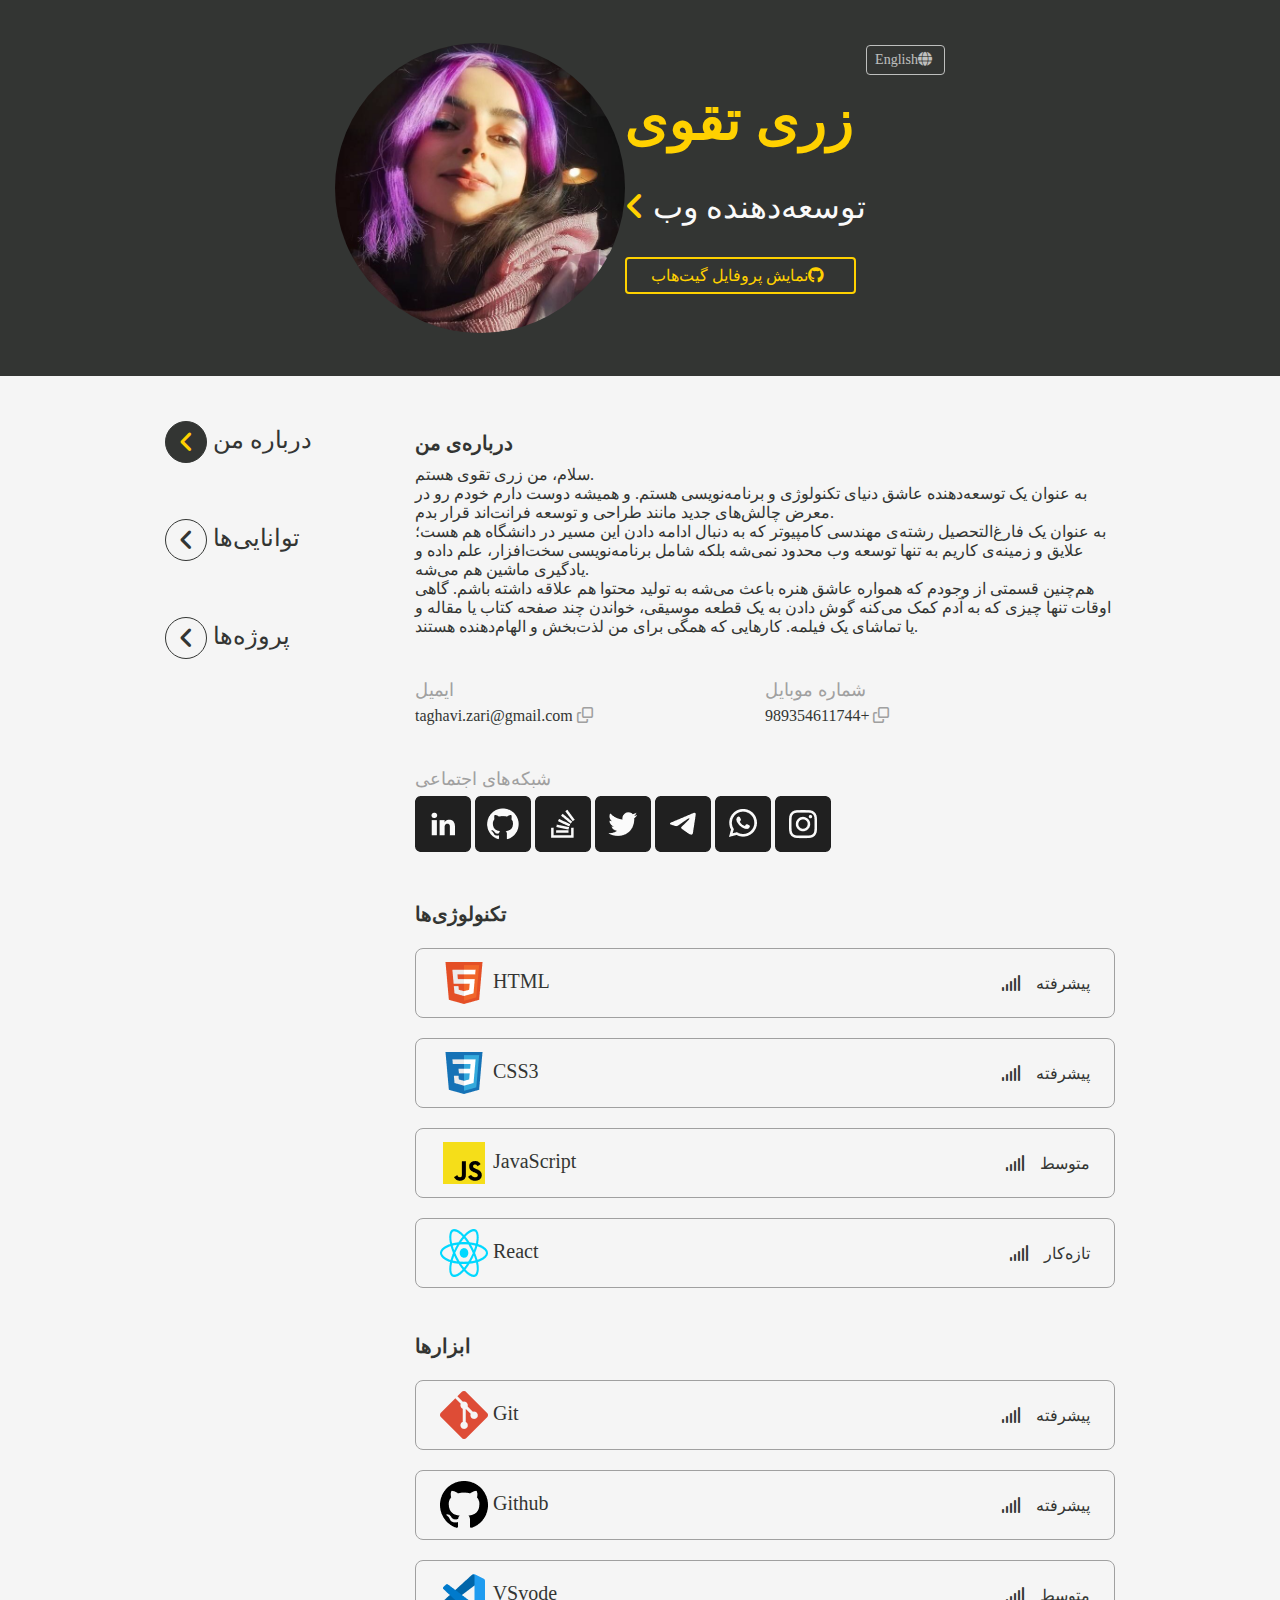
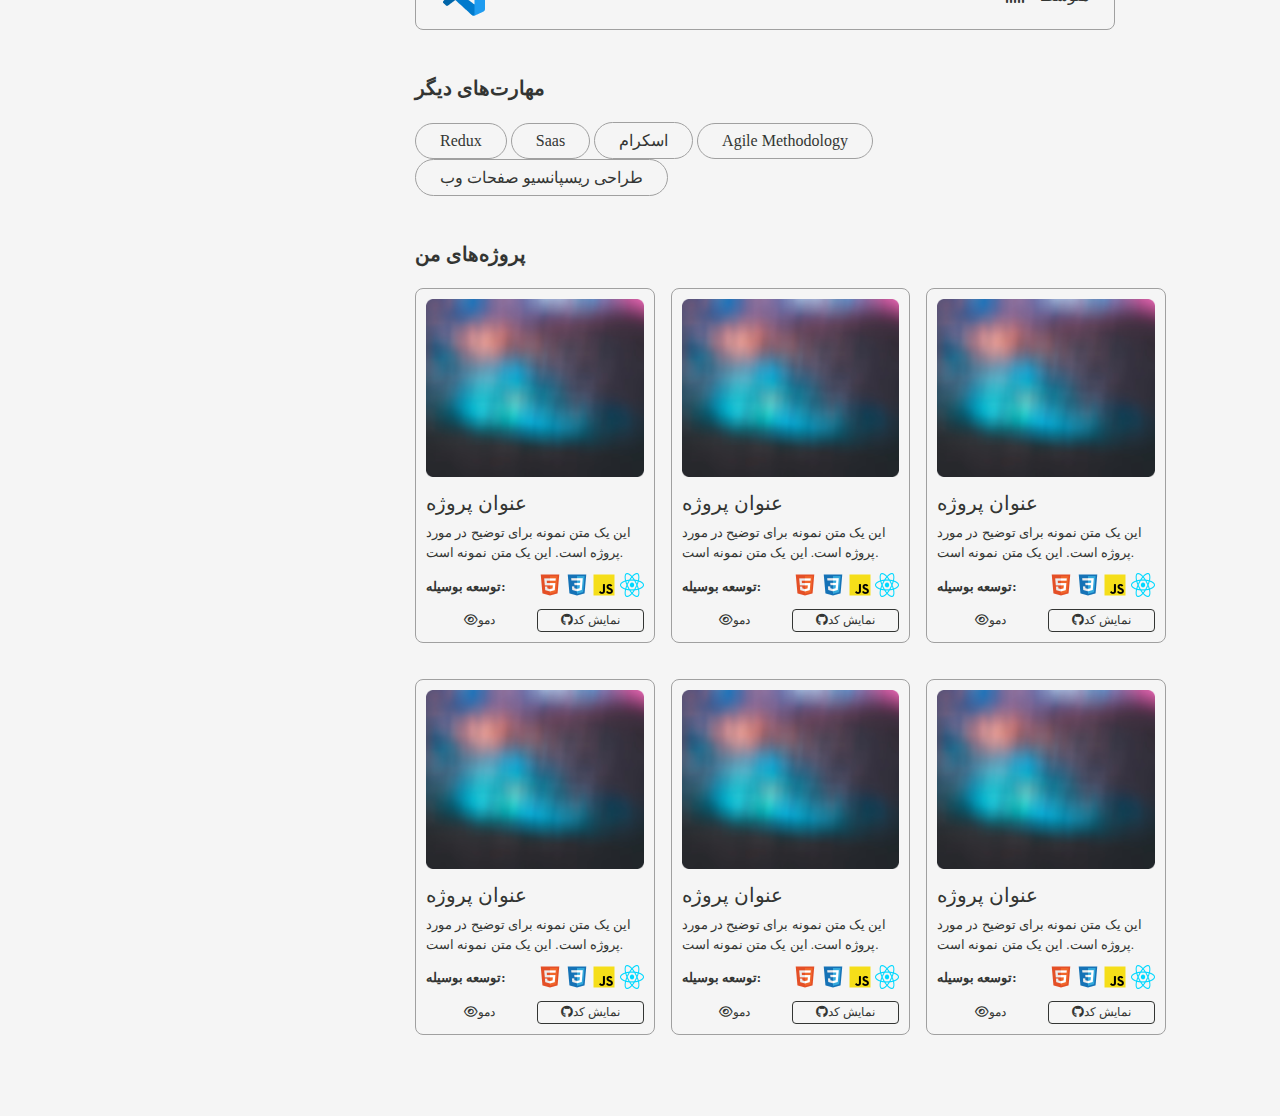
==== commit 242a796f: "build: add specific CSS file for Farsi version and link it to HTML file" ====
--- a/html/fa.html
+++ b/html/fa.html
@@ -7,6 +7,7 @@
     <title>Zari Taghavi - FA</title>
     <link rel="shortcut icon" href="Favicon.ico" type="image/x-icon" />
     <link rel="stylesheet" href="assets/css/style.css" />
+    <link rel="stylesheet" href="assets/css/fastyle.css" />
     <link rel="stylesheet" href="assets/css/all.min.css" />
   </head>
   <body>
--- a/html/assets/css/style.css
+++ b/html/assets/css/style.css
@@ -18,7 +18,6 @@
 }
 
 * {
-  font-family: "Poppins", sans-serif;
   box-sizing: border-box;
   transition: all 200ms ease-in-out;
 }
@@ -31,6 +30,10 @@
 
 a {
   text-decoration: none;
+}
+
+h1 {
+  font-size: 56px;
 }
 
 h2 {
@@ -71,15 +74,10 @@
   padding: 45px 0;
 }
 
-.header .title {
-  margin: 0 70px 0 50px;
-}
-
 .header .title h1 {
   color: #ffd100;
-  font-size: 56px;
+  line-height: 1;
   margin: 0;
-  line-height: 1;
 }
 
 .header .position {
@@ -165,34 +163,32 @@
   border-radius: 50%;
   text-align: center;
   vertical-align: middle;
-  margin-right: 12px;
 }
 
 nav ul li.active .marker,
 nav ul li:hover .marker {
   background-color: #333533;
   color: #ffd100;
-  font-size: 22px;
 }
 
 nav ul li:not(:last-child)::after {
   content: "";
   display: block;
   height: 56px;
-  border-left: 1px dashed #333533;
-  margin: 16px 0 16px 21px;
 }
 
 .sections {
   width: 700px;
-  border-left: 1px solid #333533;
-  padding-left: 40px;
 }
 
 .sections section:last-child {
   width: 870px;
 }
 
+.sections .about-me {
+  line-height: 1.3;
+}
+
 .contact {
   display: flex;
   margin: 45px 0 45px;
@@ -203,7 +199,6 @@
 }
 
 .contact p i {
-  margin-left: 10px;
   font-size: 16px;
   color: #a0a0a0;
   cursor: pointer;
@@ -215,7 +210,6 @@
 
 .socials li {
   display: inline-block;
-  margin-right: 24px;
 }
 
 .socials li span {
@@ -297,17 +291,14 @@
 
 .skills .title img {
   vertical-align: middle;
-  margin-right: 6px;
 }
 
 .skills .level {
   font-weight: 300;
-  width: 26%;
 }
 
 .skills .level i {
   padding: 10px 12px;
-  border-left: 1px solid #d6d6d6;
 }
 
 .other-skills li {
@@ -315,7 +306,6 @@
   padding: 8px 24px;
   border: 1px solid #a0a0a0;
   border-radius: 24px;
-  margin: 0 16px 18px 0;
 }
 
 .my-skills h4,
@@ -332,6 +322,7 @@
   padding: 10px;
   width: 25%;
   box-sizing: content-box;
+  margin-bottom: 36px;
 }
 
 .project h6 {
@@ -382,10 +373,6 @@
   text-align: center;
 }
 
-.project-links a i {
-  margin-right: 5px;
-}
-
 .project-links a:first-child {
   border: 1px solid transparent;
   border-radius: 4px;
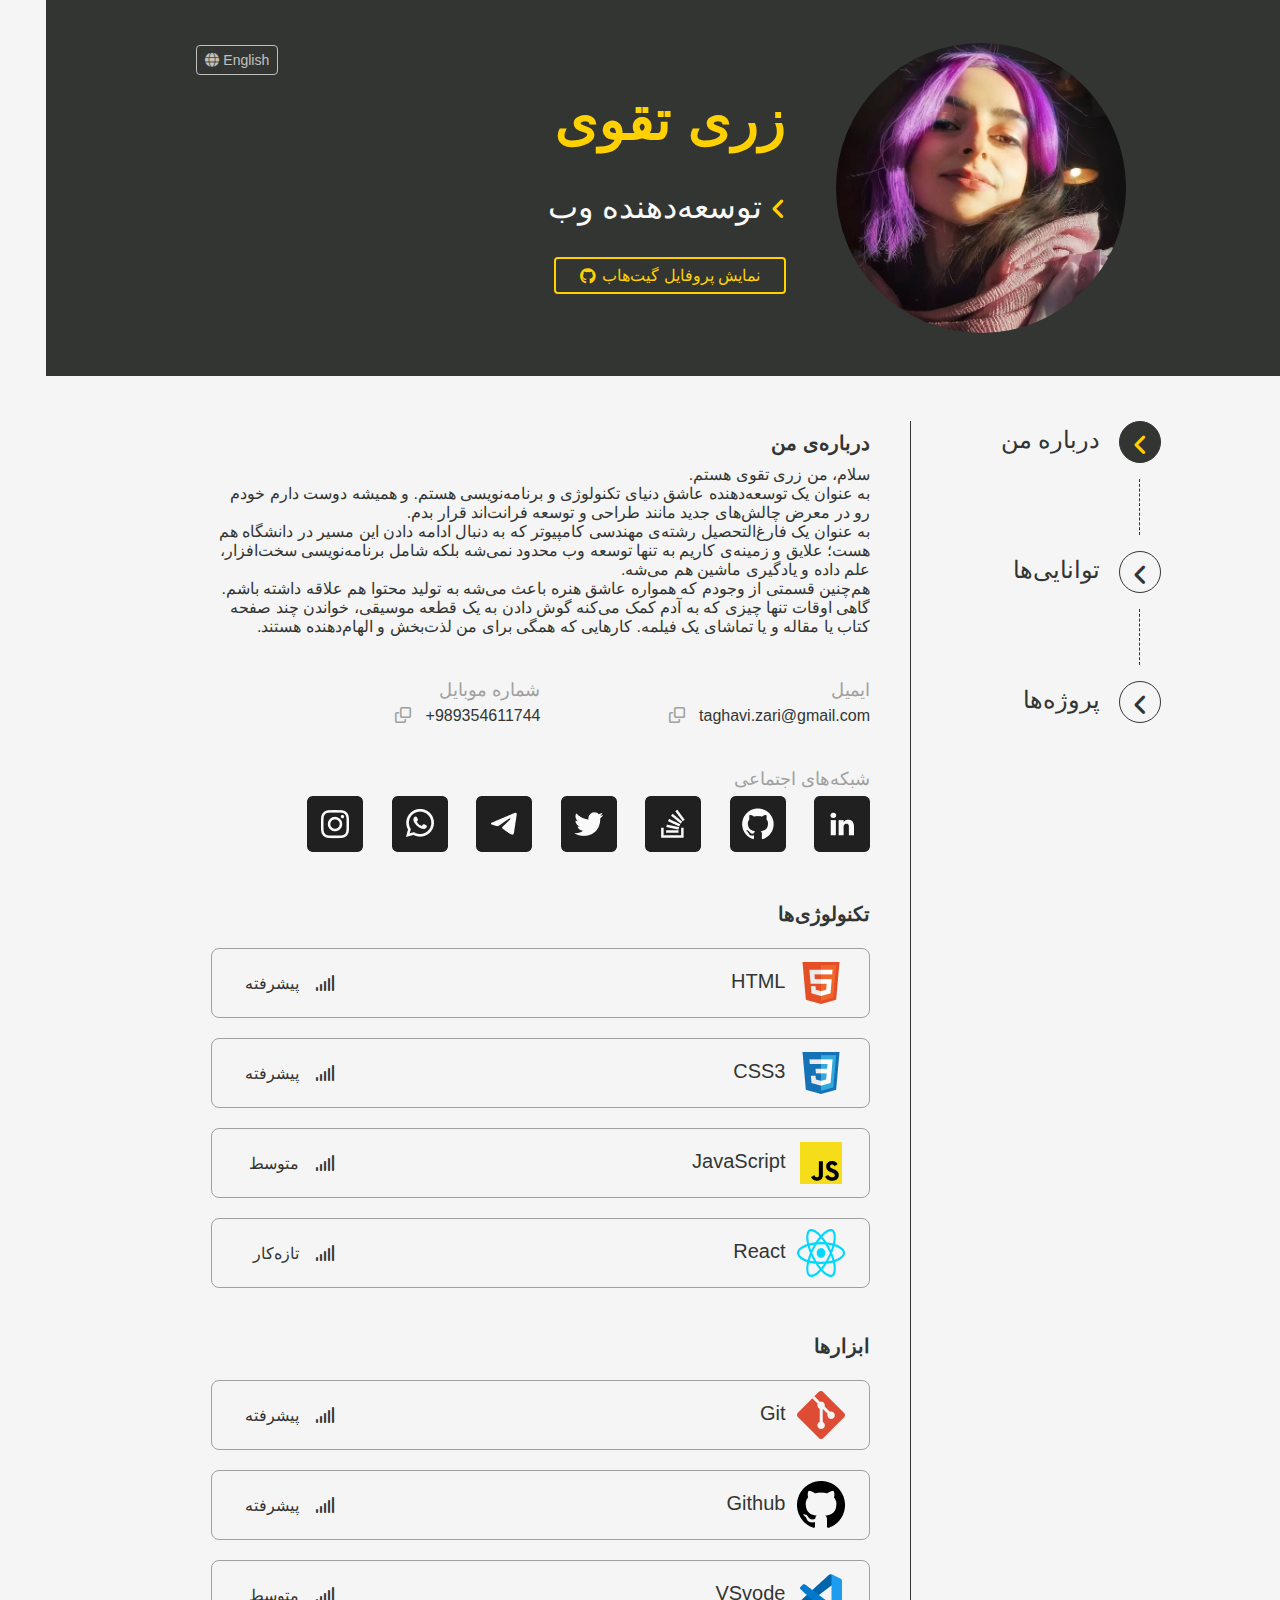
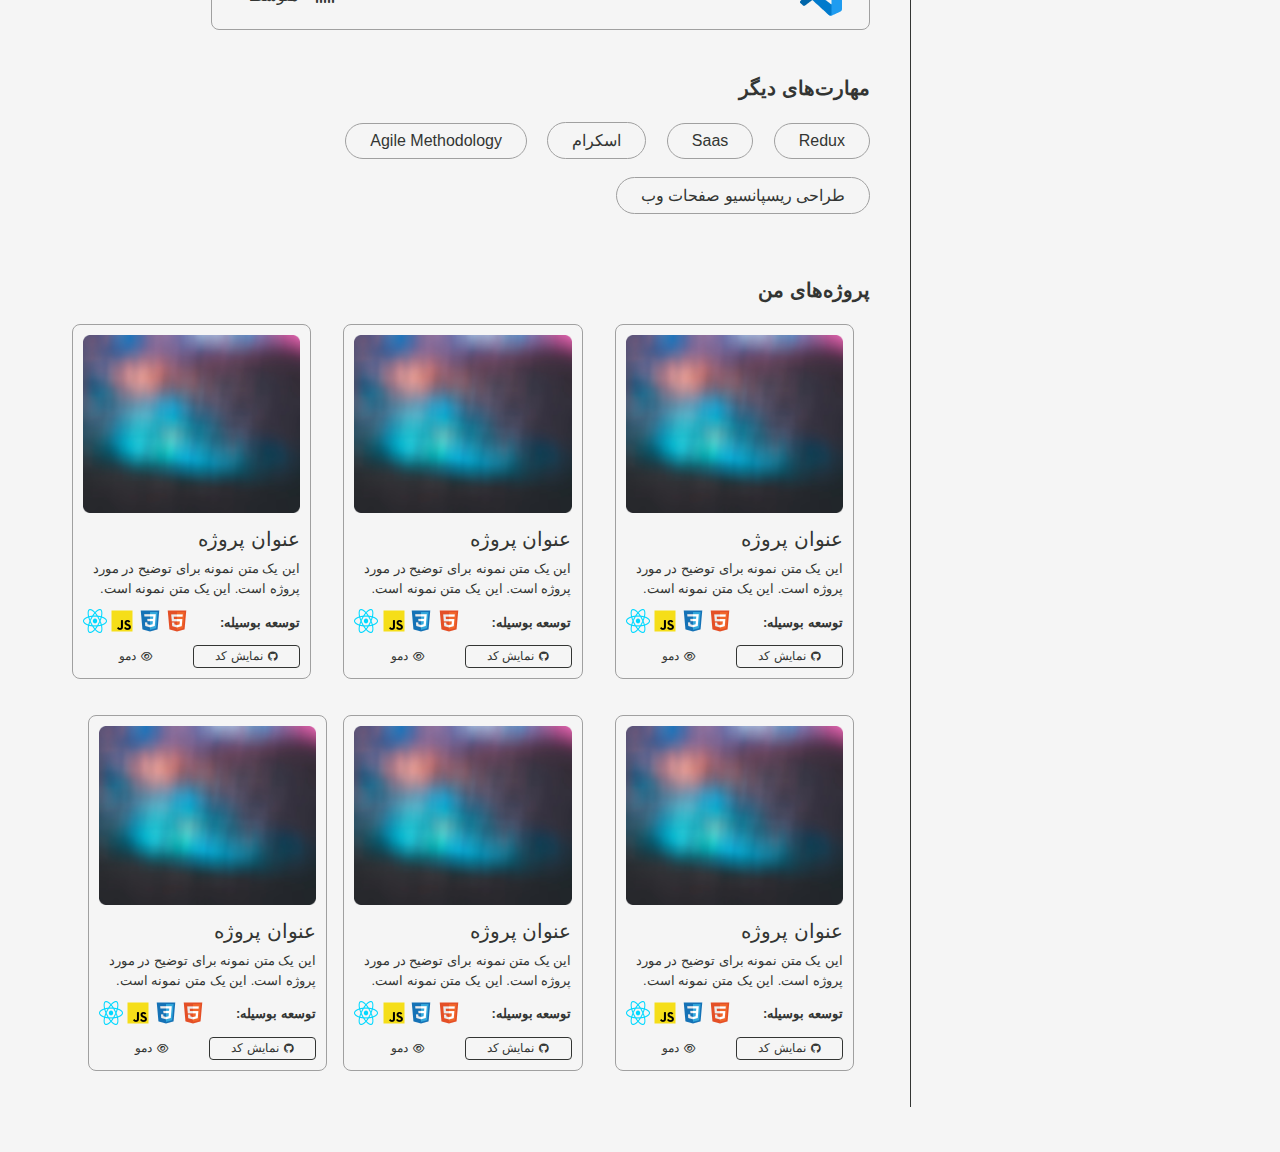
==== commit 1293a650: "build: add specific CSS styles for Farsi version" ====
--- a/html/fa.html
+++ b/html/fa.html
@@ -1,5 +1,5 @@
 <!DOCTYPE html>
-<html lang="en">
+<html lang="fa" dir="rtl">
   <head>
     <meta charset="UTF-8" />
     <meta http-equiv="X-UA-Compatible" content="IE=edge" />
--- a/html/assets/css/fastyle.css
+++ b/html/assets/css/fastyle.css
@@ -0,0 +1,99 @@
+@font-face {
+  font-family: "Vazirmatn";
+  src: url("/assets/fonts/Vazirmatn-Light.woff") format("woff"),
+    url("/assets/fonts/Poppins-Light.ttf") format("ttf");
+  font-weight: 300;
+}
+@font-face {
+  font-family: "Vazirmatn";
+  src: url("/assets/fonts/Vazirmatn-Medium.woff") format("woff"),
+    url("/assets/fonts/Vazirmatn-Medium.ttf") format("ttf");
+  font-weight: 400;
+}
+@font-face {
+  font-family: "Vazirmatn";
+  src: url("/assets/fonts/Vazirmatn-Regular.woff") format("woff"),
+    url("/assets/fonts/Vazirmatn-Regular.ttf") format("ttf");
+  font-weight: 500;
+}
+
+* {
+  font-family: "Vazirmatn", sans-serif;
+}
+
+.header {
+  justify-content: flex-start;
+}
+
+.header .title {
+  margin: 0 50px 0 70px;
+}
+
+.header .position i {
+  font-size: 24px;
+}
+
+.button {
+  font-size: 16px;
+}
+
+.button i {
+  vertical-align: middle;
+}
+
+.header img,
+.lang {
+  margin-right: 200px;
+}
+
+nav ul li .marker {
+  margin-left: 12px;
+}
+
+nav ul li .marker i {
+  vertical-align: middle;
+  text-align: center;
+}
+
+nav ul li:not(:last-child)::after {
+  border-right: 1px dashed #333533;
+  margin: 16px 21px 16px 0;
+}
+
+.sections {
+  border-right: 1px solid #333533;
+  padding-right: 40px;
+}
+
+.contact p i {
+  margin-right: 10px;
+}
+
+.socials li {
+  margin-left: 24px;
+}
+
+.skills .title img {
+  margin-left: 6px;
+}
+
+.skills .level {
+  width: 18%;
+}
+
+.other-skills li {
+  margin: 0 0 18px 16px;
+}
+
+.project:not(:last-child) {
+  margin-left: 16px;
+}
+
+.project-links {
+  flex-direction: row-reverse;
+}
+
+.project-links a i {
+  font-size: 10px;
+  margin-left: 5px;
+}
